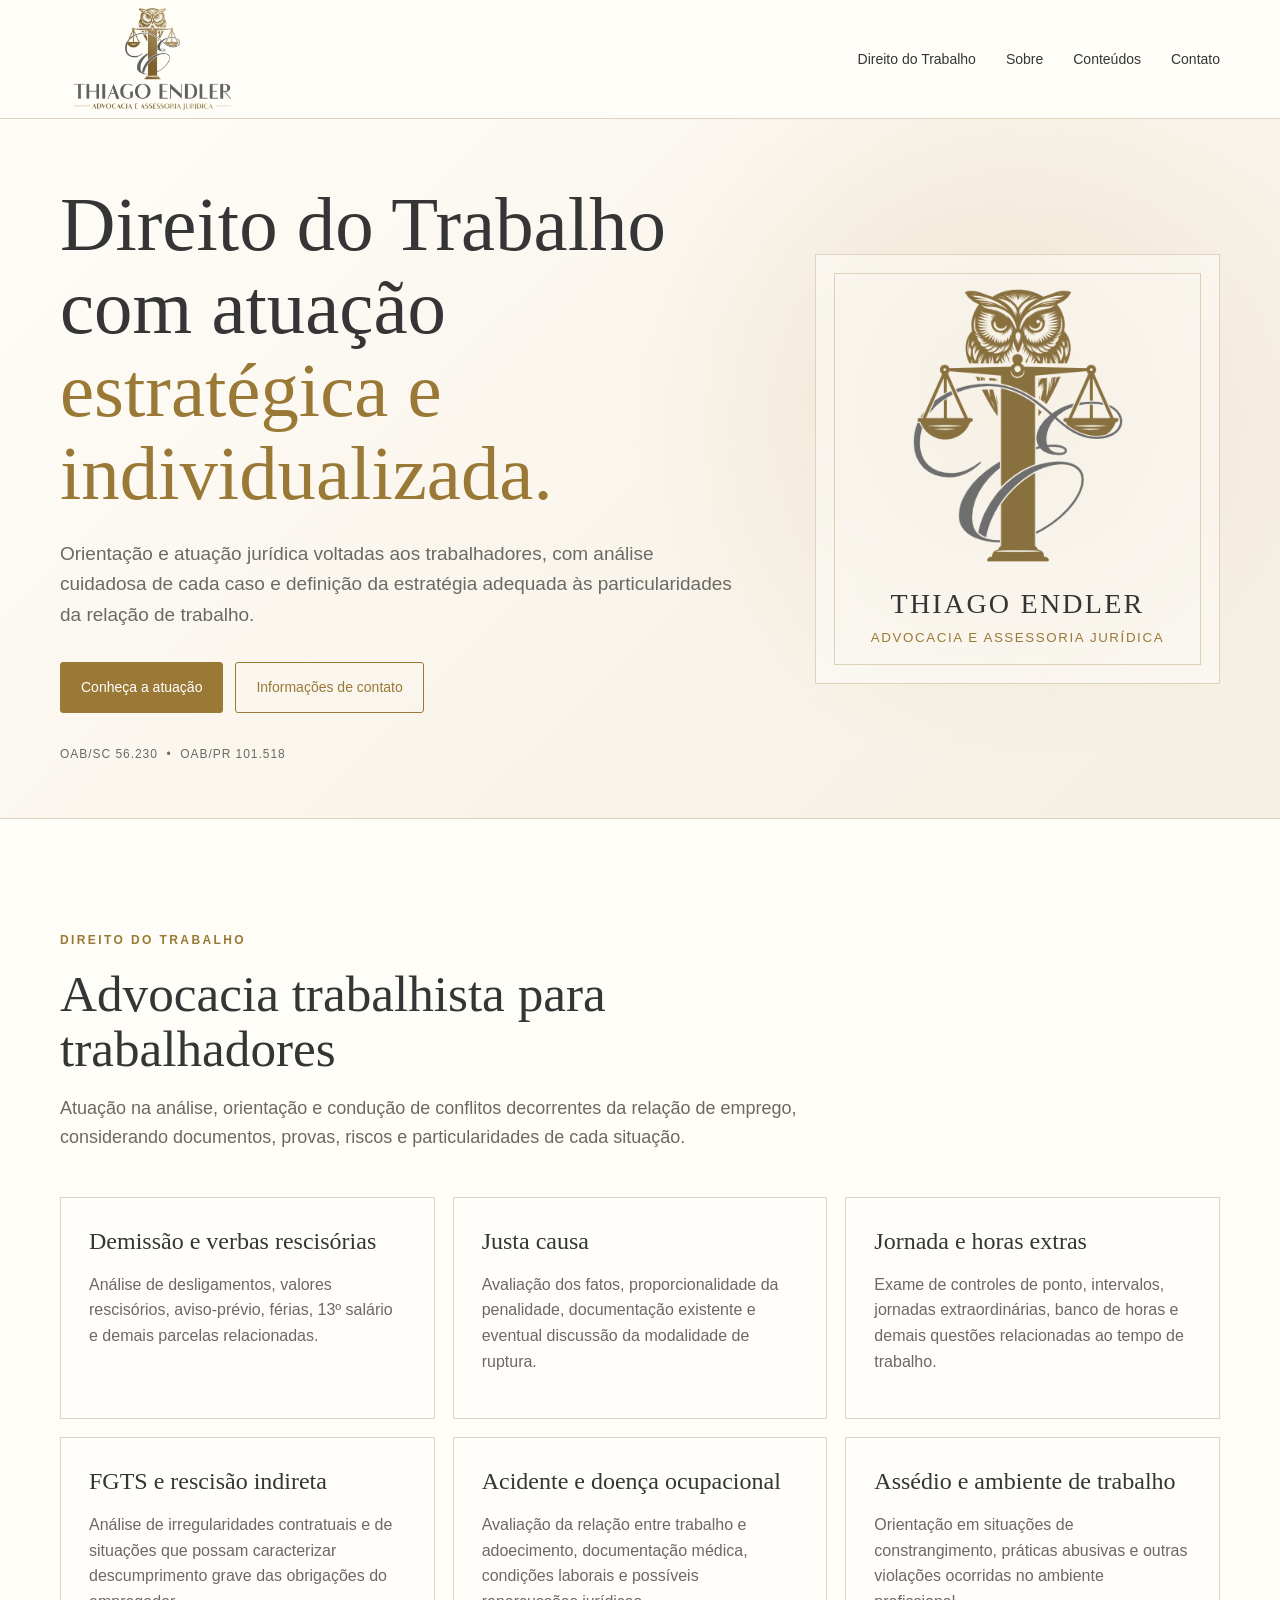
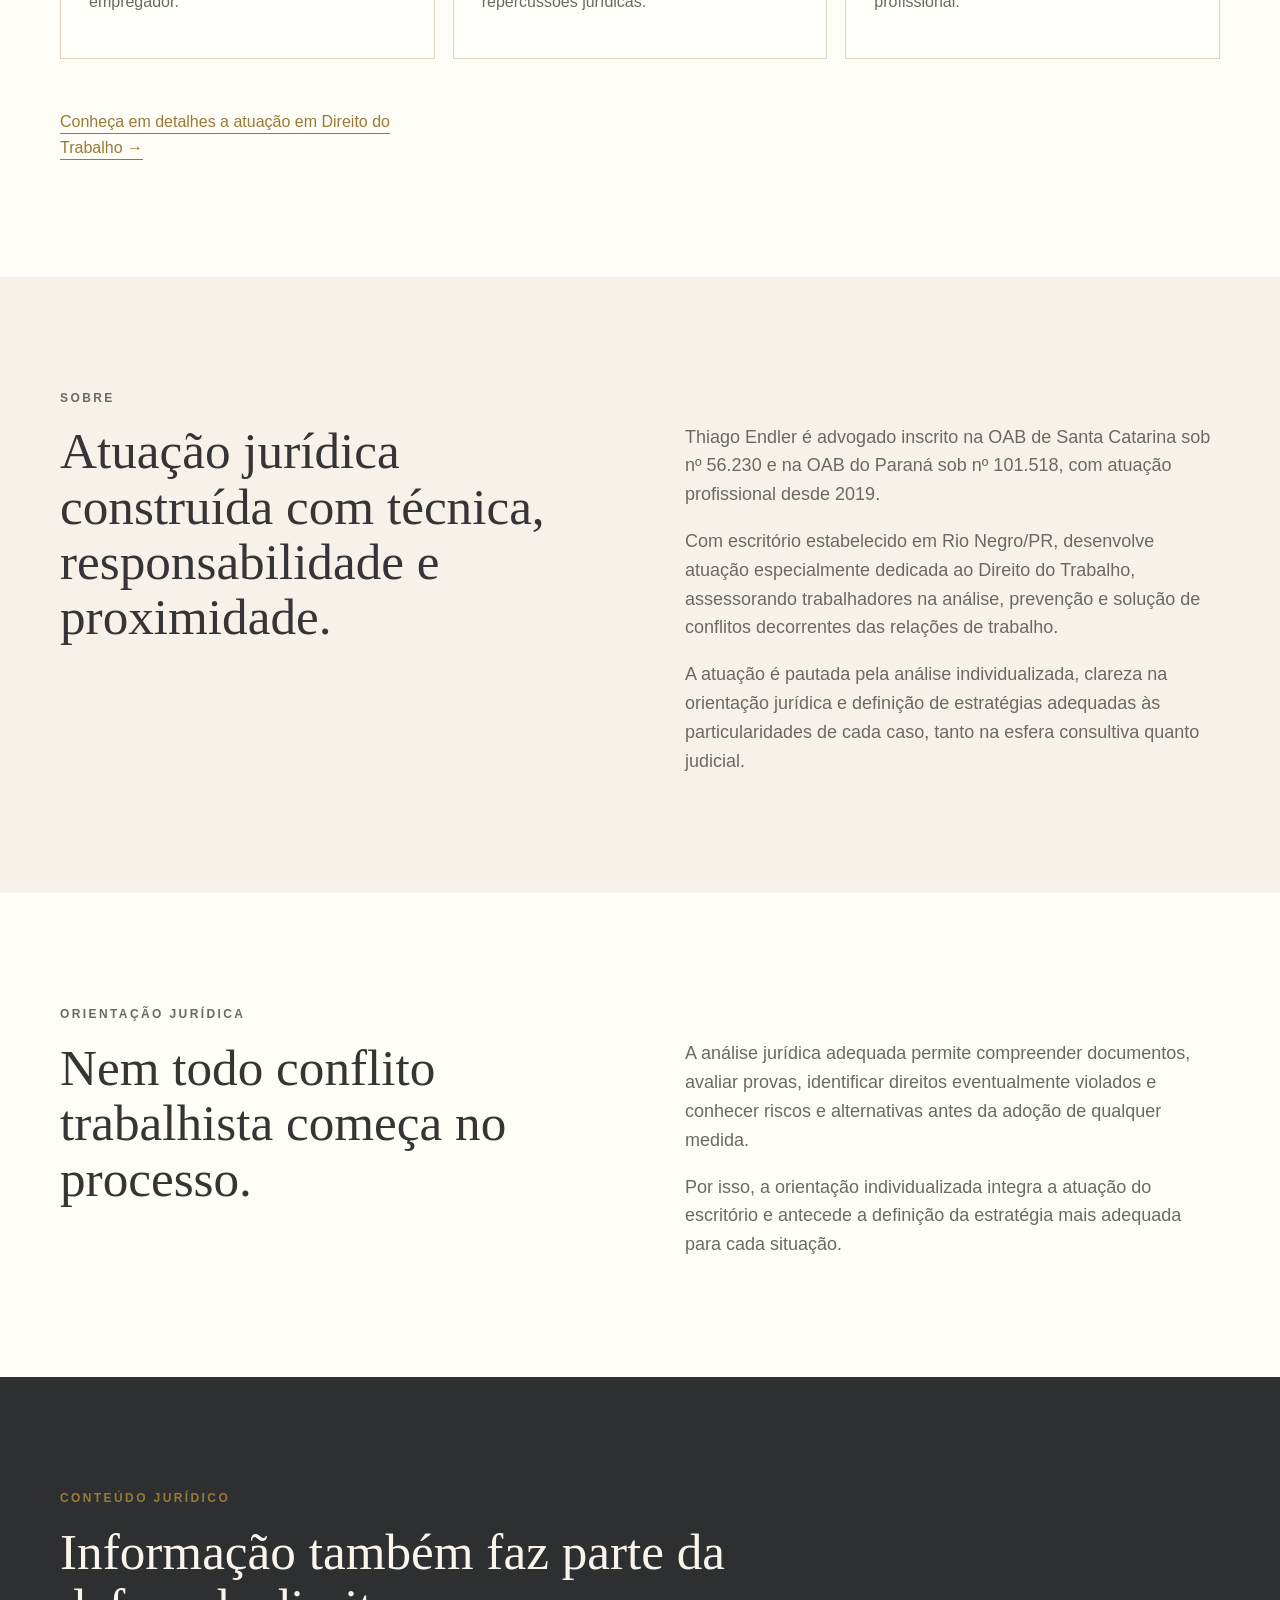
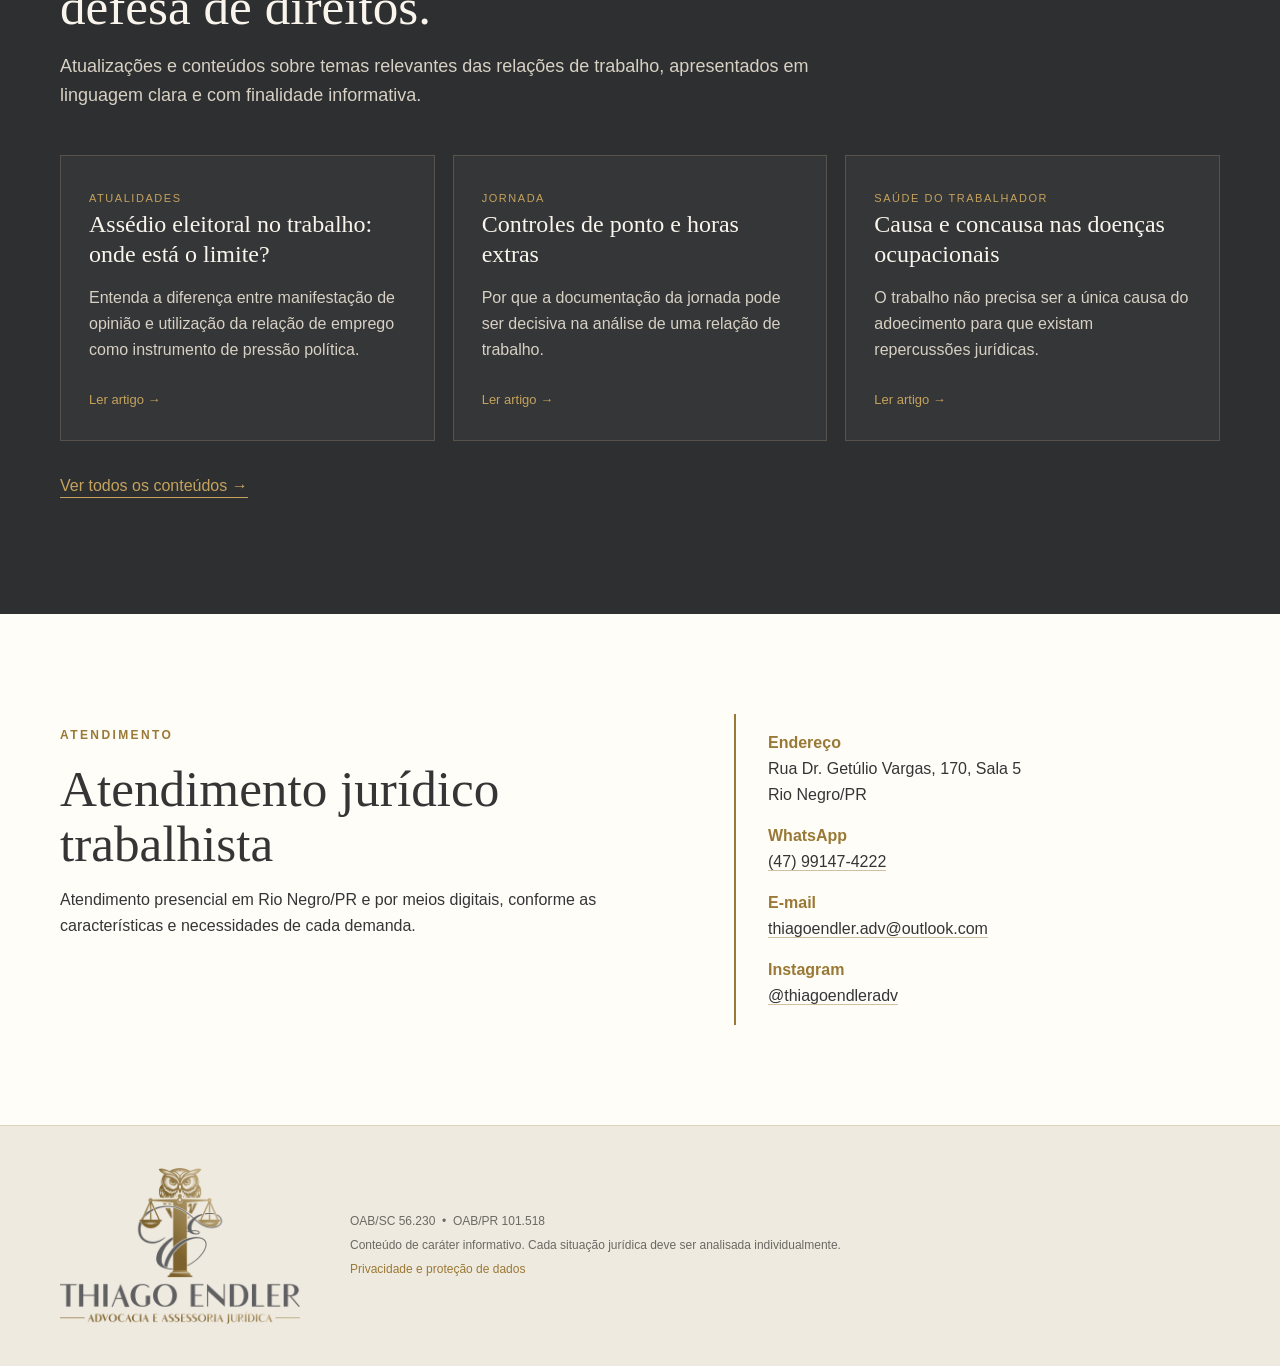
==== index.html @ 9b50f17a "Add files via upload" ====
<!doctype html><html lang="pt-BR"><head><meta charset="utf-8"><meta name="viewport" content="width=device-width,initial-scale=1"><title>Thiago Endler | Advocacia Trabalhista</title><meta name="description" content="Advocacia trabalhista voltada a trabalhadores. Atendimento em Rio Negro/PR e por meios digitais."><meta name="robots" content="index,follow,max-image-preview:large"><meta name="theme-color" content="#fffdf8"><meta property="og:locale" content="pt_BR"><meta property="og:type" content="website"><meta property="og:site_name" content="Thiago Endler Advocacia e Assessoria Jurídica"><meta property="og:title" content="Thiago Endler | Advocacia Trabalhista"><meta property="og:description" content="Advocacia trabalhista voltada a trabalhadores, com atendimento em Rio Negro/PR e por meios digitais."><link rel="canonical" href="https://thiagoendler.adv.br/"><meta property="og:url" content="https://thiagoendler.adv.br/"><meta property="og:image" content="https://thiagoendler.adv.br/assets/logo.png"><link rel="icon" href="assets/favicon.png"><link rel="stylesheet" href="styles.css"><script src="site.js" defer></script><script type="application/ld+json">{"@context":"https://schema.org","@type":"LegalService","url":"https://thiagoendler.adv.br/","name":"Thiago Endler Advocacia e Assessoria Jurídica","description":"Atuação jurídica especialmente dedicada ao Direito do Trabalho, com orientação e atuação voltadas a trabalhadores.","telephone":"+55 47 99147-4222","email":"thiagoendler.adv@outlook.com","address":{"@type":"PostalAddress","streetAddress":"Rua Dr. Getúlio Vargas, 170, Sala 5","addressLocality":"Rio Negro","addressRegion":"PR","addressCountry":"BR"},"areaServed":"Brasil","sameAs":["https://www.instagram.com/thiagoendleradv/"]}</script></head><body>
<header class="header"><div class="container nav"><a href="#inicio"><img src="assets/logo.png" class="logo" alt="Thiago Endler Advocacia e Assessoria Jurídica"></a><button class="menu-toggle" type="button" aria-expanded="false" aria-controls="site-menu" aria-label="Abrir menu">Menu</button><nav id="site-menu"><a href="trabalho.html">Direito do Trabalho</a><a href="#sobre">Sobre</a><a href="conteudos.html">Conteúdos</a><a href="#contato">Contato</a></nav></div></header>
<main id="inicio">
<section class="hero"><div class="container hero-grid"><div><h1>Direito do Trabalho com atuação <em>estratégica e individualizada.</em></h1><p class="lead">Orientação e atuação jurídica voltadas aos trabalhadores, com análise cuidadosa de cada caso e definição da estratégia adequada às particularidades da relação de trabalho.</p><div class="actions"><a class="btn primary" href="#atuacao">Conheça a atuação</a><a class="btn" href="#contato">Informações de contato</a></div><p class="oab">OAB/SC 56.230 &nbsp;•&nbsp; OAB/PR 101.518</p></div><div class="brand-art"><img src="assets/favicon.png" alt="Símbolo do escritório"><span>THIAGO ENDLER</span><small>ADVOCACIA E ASSESSORIA JURÍDICA</small></div></div></section>
<section id="atuacao" class="section"><div class="container"><p class="eyebrow">DIREITO DO TRABALHO</p><h2>Advocacia trabalhista para trabalhadores</h2><p class="intro">Atuação na análise, orientação e condução de conflitos decorrentes da relação de emprego, considerando documentos, provas, riscos e particularidades de cada situação.</p><div class="cards"><article><h3><a class="card-title-link" href="demissao-verbas-rescisorias.html">Demissão e verbas rescisórias</a></h3><p>Análise de desligamentos, valores rescisórios, aviso-prévio, férias, 13º salário e demais parcelas relacionadas.</p></article><article><h3><a class="card-title-link" href="justa-causa.html">Justa causa</a></h3><p>Avaliação dos fatos, proporcionalidade da penalidade, documentação existente e eventual discussão da modalidade de ruptura.</p></article><article><h3><a class="card-title-link" href="horas-extras.html">Jornada e horas extras</a></h3><p>Exame de controles de ponto, intervalos, jornadas extraordinárias, banco de horas e demais questões relacionadas ao tempo de trabalho.</p></article><article><h3><a class="card-title-link" href="rescisao-indireta.html">FGTS e rescisão indireta</a></h3><p>Análise de irregularidades contratuais e de situações que possam caracterizar descumprimento grave das obrigações do empregador.</p></article><article><h3><a class="card-title-link" href="doenca-ocupacional.html">Acidente e doença ocupacional</a></h3><p>Avaliação da relação entre trabalho e adoecimento, documentação médica, condições laborais e possíveis repercussões jurídicas.</p></article><article><h3><a class="card-title-link" href="assedio-ambiente-trabalho.html">Assédio e ambiente de trabalho</a></h3><p>Orientação em situações de constrangimento, práticas abusivas e outras violações ocorridas no ambiente profissional.</p></article><p class="section-link"><a href="trabalho.html">Conheça em detalhes a atuação em Direito do Trabalho →</a></p></div></div></section>
<section id="sobre" class="section soft"><div class="container split"><div><p class="eyebrow">SOBRE</p><h2>Atuação jurídica construída com técnica, responsabilidade e proximidade.</h2></div><div><p>Thiago Endler é advogado inscrito na OAB de Santa Catarina sob nº 56.230 e na OAB do Paraná sob nº 101.518, com atuação profissional desde 2019.</p><p>Com escritório estabelecido em Rio Negro/PR, desenvolve atuação especialmente dedicada ao Direito do Trabalho, assessorando trabalhadores na análise, prevenção e solução de conflitos decorrentes das relações de trabalho.</p><p>A atuação é pautada pela análise individualizada, clareza na orientação jurídica e definição de estratégias adequadas às particularidades de cada caso, tanto na esfera consultiva quanto judicial.</p></div></div></section>
<section class="section"><div class="container split"><div><p class="eyebrow">ORIENTAÇÃO JURÍDICA</p><h2>Nem todo conflito trabalhista começa no processo.</h2></div><div><p>A análise jurídica adequada permite compreender documentos, avaliar provas, identificar direitos eventualmente violados e conhecer riscos e alternativas antes da adoção de qualquer medida.</p><p>Por isso, a orientação individualizada integra a atuação do escritório e antecede a definição da estratégia mais adequada para cada situação.</p></div></div></section>
<section id="conteudos" class="section dark"><div class="container"><p class="eyebrow">CONTEÚDO JURÍDICO</p><h2>Informação também faz parte da defesa de direitos.</h2><p class="intro">Atualizações e conteúdos sobre temas relevantes das relações de trabalho, apresentados em linguagem clara e com finalidade informativa.</p><div class="articles"><article><span>ATUALIDADES</span><h3><a class="article-title-link" href="artigo-assedio-eleitoral.html">Assédio eleitoral no trabalho: onde está o limite?</a></h3><p>Entenda a diferença entre manifestação de opinião e utilização da relação de emprego como instrumento de pressão política.</p><a class="read-more" href="artigo-assedio-eleitoral.html">Ler artigo →</a></article><article><span>JORNADA</span><h3><a class="article-title-link" href="artigo-controle-ponto-horas-extras.html">Controles de ponto e horas extras</a></h3><p>Por que a documentação da jornada pode ser decisiva na análise de uma relação de trabalho.</p><a class="read-more" href="artigo-controle-ponto-horas-extras.html">Ler artigo →</a></article><article><span>SAÚDE DO TRABALHADOR</span><h3><a class="article-title-link" href="artigo-concausa-doenca-ocupacional.html">Causa e concausa nas doenças ocupacionais</a></h3><p>O trabalho não precisa ser a única causa do adoecimento para que existam repercussões jurídicas.</p><a class="read-more" href="artigo-concausa-doenca-ocupacional.html">Ler artigo →</a></article></div><p class="section-link dark-link"><a href="conteudos.html">Ver todos os conteúdos →</a></p></div></section>
<section id="contato" class="section"><div class="container contact"><div><p class="eyebrow">ATENDIMENTO</p><h2>Atendimento jurídico trabalhista</h2><p>Atendimento presencial em Rio Negro/PR e por meios digitais, conforme as características e necessidades de cada demanda.</p></div><div class="contact-box"><p><strong>Endereço</strong><br>Rua Dr. Getúlio Vargas, 170, Sala 5<br>Rio Negro/PR</p><p><strong>WhatsApp</strong><br><a class="contact-link" href="https://wa.me/5547991474222" target="_blank" rel="noopener noreferrer">(47) 99147-4222</a></p><p><strong>E-mail</strong><br><a class="contact-link" href="mailto:thiagoendler.adv@outlook.com">thiagoendler.adv@outlook.com</a></p><p><strong>Instagram</strong><br><a class="contact-link" href="https://www.instagram.com/thiagoendleradv/" target="_blank" rel="noopener noreferrer">@thiagoendleradv</a></p></div></div></section>
</main><footer><div class="container footer"><img src="assets/logo.png" alt="Thiago Endler"><div><p>OAB/SC 56.230 &nbsp;•&nbsp; OAB/PR 101.518</p><p>Conteúdo de caráter informativo. Cada situação jurídica deve ser analisada individualmente.</p><p><a class="footer-link" href="privacidade.html">Privacidade e proteção de dados</a></p></div></div></footer>
</body></html>
---- styles.css ----
:root{--cream:#f7f2e9;--paper:#fffdf8;--gold:#9a7936;--gold2:#c5a25d;--char:#353536;--muted:#6b6964;--line:#ded3bd;--dark:#2e2f30}*{box-sizing:border-box}html{scroll-behavior:smooth}body{margin:0;background:var(--paper);color:var(--char);font-family:Arial,Helvetica,sans-serif;line-height:1.6}.container{width:min(1160px,calc(100% - 40px));margin:auto}.header{position:sticky;top:0;z-index:10;background:rgba(255,253,248,.94);backdrop-filter:blur(10px);border-bottom:1px solid var(--line)}.nav{height:118px;display:flex;align-items:center;justify-content:space-between}.logo{width:185px;max-height:102px;height:auto;object-fit:contain;display:block}.nav nav{display:flex;gap:30px}.nav a{color:var(--char);text-decoration:none;font-size:14px}.hero{min-height:700px;display:flex;align-items:center;background:radial-gradient(circle at 78% 40%,#eee3cf 0,transparent 34%),linear-gradient(135deg,#fffdf8 0,#f5eee2 100%);border-bottom:1px solid var(--line)}.hero-grid{display:grid;grid-template-columns:1.25fr .75fr;gap:80px;align-items:center}.eyebrow{font-size:12px;letter-spacing:.2em;color:var(--gold);font-weight:700}.hero h1,h2{font-family:Georgia,'Times New Roman',serif;font-weight:400;line-height:1.08;margin:.3em 0}.hero h1{font-size:clamp(48px,6vw,78px);max-width:850px}.hero h1 em{color:var(--gold);font-style:normal}.lead{font-size:19px;color:var(--muted);max-width:720px}.actions{display:flex;gap:12px;margin:32px 0}.btn{display:inline-block;padding:13px 20px;border:1px solid var(--gold);border-radius:3px;color:var(--gold);text-decoration:none;font-size:14px}.btn.primary{background:var(--gold);color:white}.oab{font-size:12px;letter-spacing:.08em;color:var(--muted)}.brand-art{min-height:430px;border:1px solid var(--line);display:flex;flex-direction:column;align-items:center;justify-content:center;background:rgba(255,255,255,.45);position:relative}.brand-art:before{content:"";position:absolute;inset:18px;border:1px solid rgba(154,121,54,.3)}.brand-art img{width:210px;opacity:.9}.brand-art span{font-family:Georgia,serif;font-size:28px;letter-spacing:.08em;margin-top:20px}.brand-art small{color:var(--gold);letter-spacing:.12em}.section{padding:100px 0}.soft{background:var(--cream)}h2{font-size:clamp(38px,4vw,58px);max-width:800px}.intro{max-width:780px;color:var(--muted);font-size:18px}.cards{display:grid;grid-template-columns:repeat(3,1fr);gap:18px;margin-top:45px}.cards article,.articles article{border:1px solid var(--line);padding:28px;min-height:210px;background:rgba(255,255,255,.5)}h3{font-family:Georgia,serif;font-size:24px;font-weight:400;line-height:1.25;margin:0 0 12px}.cards p,.split p,.articles p{color:var(--muted)}.split{display:grid;grid-template-columns:1fr 1fr;gap:90px;align-items:start}.split>div:last-child{padding-top:28px;font-size:18px}.dark{background:var(--dark);color:#f9f5ed}.dark .intro,.dark .articles p{color:#d7d0c4}.articles{display:grid;grid-template-columns:repeat(3,1fr);gap:18px;margin-top:45px}.articles article{border-color:#57534c;background:#353637}.articles span{font-size:11px;letter-spacing:.14em;color:var(--gold2)}.contact{display:grid;grid-template-columns:1.1fr .9fr;gap:80px}.contact-box{border-left:2px solid var(--gold);padding-left:32px}.contact-box strong{color:var(--gold)}footer{background:#efeadf;border-top:1px solid var(--line);padding:42px 0}.footer{display:flex;align-items:center;gap:50px}.footer img{width:240px}.footer p{margin:5px 0;color:var(--muted);font-size:12px}@media(max-width:820px){.nav{height:92px}.logo{width:145px;max-height:82px}.nav nav{display:none}.hero{min-height:auto;padding:90px 0}.hero-grid,.split,.contact{grid-template-columns:1fr;gap:45px}.brand-art{min-height:340px}.cards,.articles{grid-template-columns:1fr}.section{padding:72px 0}.hero h1{font-size:48px}.actions{flex-direction:column;align-items:flex-start}.footer{flex-direction:column;align-items:flex-start}.footer img{width:210px}}

.nav a.active{color:var(--gold);font-weight:700}.section-link{margin-top:32px}.section-link a{color:var(--gold);text-decoration:none;border-bottom:1px solid var(--gold);padding-bottom:3px}.page-hero{padding:105px 0 90px;background:radial-gradient(circle at 82% 40%,#eee3cf 0,transparent 30%),linear-gradient(135deg,#fffdf8 0,#f5eee2 100%);border-bottom:1px solid var(--line)}.page-hero-grid{display:grid;grid-template-columns:1.25fr .55fr;gap:90px;align-items:center}.page-hero h1{font-family:Georgia,'Times New Roman',serif;font-weight:400;font-size:clamp(46px,5.6vw,72px);line-height:1.06;margin:.2em 0 .35em;max-width:850px}.symbol-panel{border:1px solid var(--line);min-height:390px;display:flex;flex-direction:column;align-items:center;justify-content:center;padding:40px;text-align:center;background:rgba(255,255,255,.45);position:relative}.symbol-panel:before{content:"";position:absolute;inset:16px;border:1px solid rgba(154,121,54,.25)}.symbol-panel img{width:190px;position:relative}.symbol-panel p{position:relative;color:var(--muted);max-width:250px;margin-top:24px}.note{font-size:14px!important;border-left:2px solid var(--gold);padding-left:16px;color:var(--muted)!important;margin-top:28px}.service-list{margin-top:48px;border-top:1px solid var(--line)}.service-list article{display:grid;grid-template-columns:80px 1fr;gap:25px;padding:36px 0;border-bottom:1px solid var(--line)}.service-list article>span{font-family:Georgia,serif;font-size:28px;color:var(--gold)}.service-list h3{font-size:30px}.service-list p{color:var(--muted);max-width:900px;font-size:17px}.service-list a{font-size:13px;color:var(--gold);text-decoration:none}.evidence{background:#fbf8f1}.evidence-grid{display:grid;grid-template-columns:repeat(4,1fr);gap:16px;margin-top:40px}.evidence-grid>div{border-top:2px solid var(--gold);padding:22px 10px 10px 0}.evidence-grid strong{font-family:Georgia,serif;font-size:20px;font-weight:400}.evidence-grid p{color:var(--muted);font-size:14px}.dark .contact-box.light{border-left-color:var(--gold2)}.dark .contact-box.light p{color:#d7d0c4}.dark .contact-box.light strong{color:var(--gold2)}
@media(max-width:820px){.page-hero{padding:70px 0}.page-hero-grid{grid-template-columns:1fr;gap:40px}.symbol-panel{min-height:310px}.service-list article{grid-template-columns:48px 1fr;gap:14px}.service-list h3{font-size:26px}.evidence-grid{grid-template-columns:1fr 1fr}}@media(max-width:520px){.evidence-grid{grid-template-columns:1fr}}
/* Detail pages */
.detail-hero{padding:92px 0 78px;background:linear-gradient(135deg,#fffdf8 0,#f5eee2 100%);border-bottom:1px solid var(--line)}
.detail-hero h1{font-family:Georgia,'Times New Roman',serif;font-weight:400;font-size:clamp(46px,5.4vw,70px);line-height:1.06;margin:.18em 0 .32em;max-width:900px}
.breadcrumb{font-size:12px;color:var(--muted);margin-bottom:28px}.breadcrumb a{color:var(--gold);text-decoration:none}.detail-grid{display:grid;grid-template-columns:1.35fr .65fr;gap:90px;align-items:start}.detail-copy{font-size:18px;color:var(--muted)}.detail-copy h2{color:var(--char);margin-top:0}.detail-copy h3{color:var(--char);margin-top:38px}.side-card{border:1px solid var(--line);padding:30px;background:var(--cream);position:sticky;top:145px}.side-card h3{font-size:22px}.side-card p{font-size:14px;color:var(--muted)}.checklist{display:grid;grid-template-columns:1fr 1fr;gap:14px;margin:28px 0}.checklist div{border-top:1px solid var(--line);padding:16px 0;color:var(--muted)}.related-links{display:grid;grid-template-columns:repeat(3,1fr);gap:16px;margin-top:34px}.related-links a{border:1px solid var(--line);padding:22px;text-decoration:none;color:var(--char);font-family:Georgia,serif;font-size:20px;background:rgba(255,255,255,.45)}.related-links a:hover{border-color:var(--gold);color:var(--gold)}
@media(max-width:820px){.detail-hero{padding:65px 0}.detail-grid{grid-template-columns:1fr;gap:45px}.side-card{position:static}.checklist,.related-links{grid-template-columns:1fr}}
.card-title-link{color:inherit;text-decoration:none}.card-title-link:hover{color:var(--gold)}

/* Content hub and articles */
.article-title-link{color:inherit;text-decoration:none}.article-title-link:hover{color:var(--gold2)}.read-more{display:inline-block;margin-top:12px;color:var(--gold2);text-decoration:none;font-size:13px}.dark-link a{color:var(--gold2);border-bottom-color:var(--gold2)}.content-grid{display:grid;grid-template-columns:repeat(3,1fr);gap:20px}.content-card{border:1px solid var(--line);padding:30px;background:var(--paper)}.content-card span,.article-service span{font-size:11px;letter-spacing:.14em;color:var(--gold);font-weight:700}.content-card h2{font-size:30px;margin:12px 0}.content-card h2 a{color:var(--char);text-decoration:none}.content-card h2 a:hover{color:var(--gold)}.content-card p{color:var(--muted)}.content-card .read-more{color:var(--gold)}.article-hero{padding:82px 0 70px;background:linear-gradient(135deg,#fffdf8 0,#f5eee2 100%);border-bottom:1px solid var(--line)}.article-head{max-width:940px}.article-hero h1{font-family:Georgia,'Times New Roman',serif;font-size:clamp(44px,5vw,68px);font-weight:400;line-height:1.08;margin:.2em 0}.article-meta{color:var(--muted);font-size:13px}.article-body{padding:85px 0}.article-layout{display:grid;grid-template-columns:minmax(0,1fr) 330px;gap:90px;align-items:start}.prose{max-width:790px;font-size:18px;color:var(--muted)}.prose>p:first-child{font-size:21px;color:var(--char)}.prose h2{font-size:36px;color:var(--char);margin:48px 0 18px}.article-service{margin-top:52px;padding-top:26px;border-top:1px solid var(--line);display:flex;flex-direction:column;gap:8px}.article-service a{font-family:Georgia,serif;font-size:24px;color:var(--char);text-decoration:none}.article-service a:hover{color:var(--gold)}@media(max-width:820px){.content-grid{grid-template-columns:1fr}.article-layout{grid-template-columns:1fr;gap:45px}.article-hero{padding:62px 0 55px}.article-body{padding:65px 0}.prose h2{font-size:31px}}

/* v1.6 — acessibilidade, contatos e navegação móvel */
a:focus-visible,button:focus-visible{outline:3px solid var(--gold2);outline-offset:4px}.menu-toggle{display:none;background:transparent;border:1px solid var(--gold);color:var(--char);padding:9px 13px;border-radius:3px;font:inherit;font-size:13px;cursor:pointer}.contact-link{color:inherit;text-decoration:none;border-bottom:1px solid rgba(154,121,54,.45)}.contact-link:hover{color:var(--gold)}.dark .contact-link{color:inherit}.dark .contact-link:hover{color:var(--gold2)}.footer-link{color:var(--gold);text-decoration:none}.footer-link:hover{text-decoration:underline}
@media(max-width:820px){.nav{position:relative}.menu-toggle{display:block}.nav nav{display:none;position:absolute;top:92px;left:0;right:0;background:var(--paper);border:1px solid var(--line);box-shadow:0 12px 28px rgba(53,53,54,.08);padding:10px 20px 18px;flex-direction:column;gap:0}.nav nav.open{display:flex}.nav nav a{padding:13px 0;border-bottom:1px solid var(--line)}.nav nav a:last-child{border-bottom:0}}
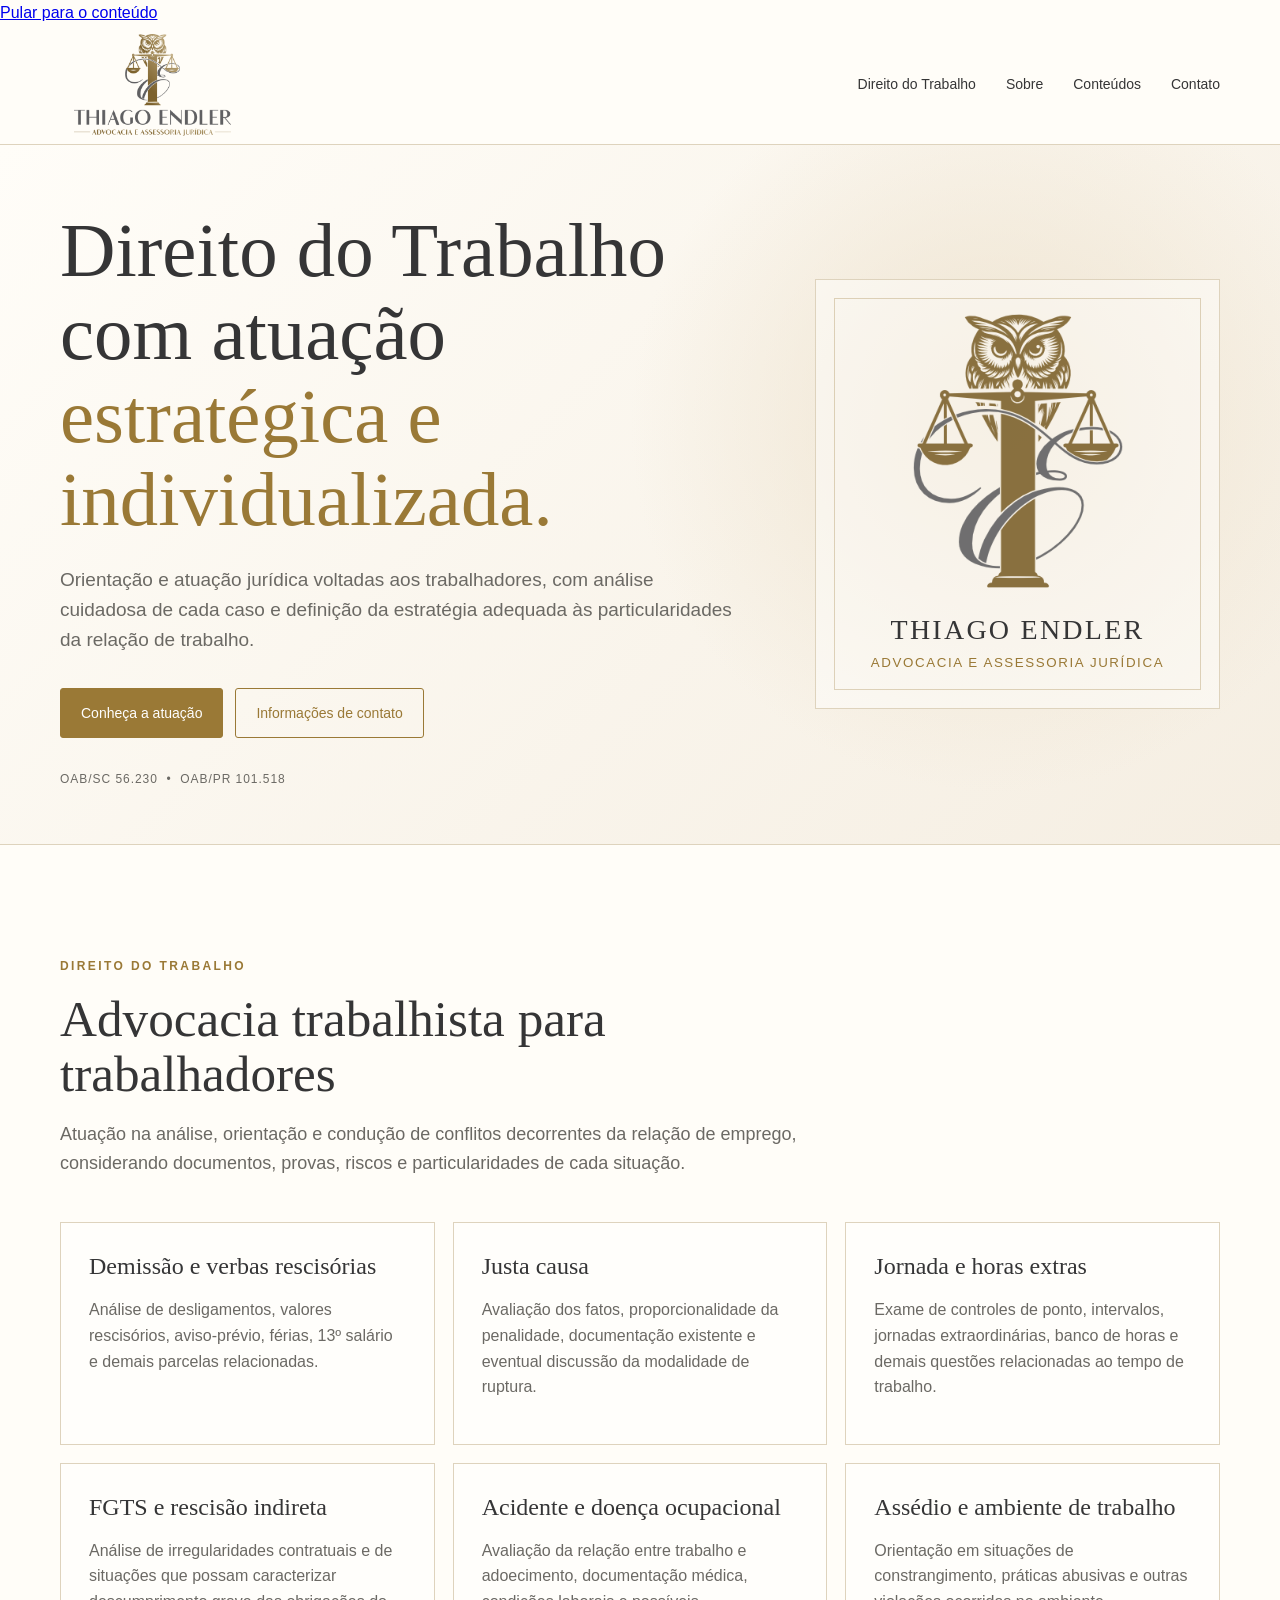
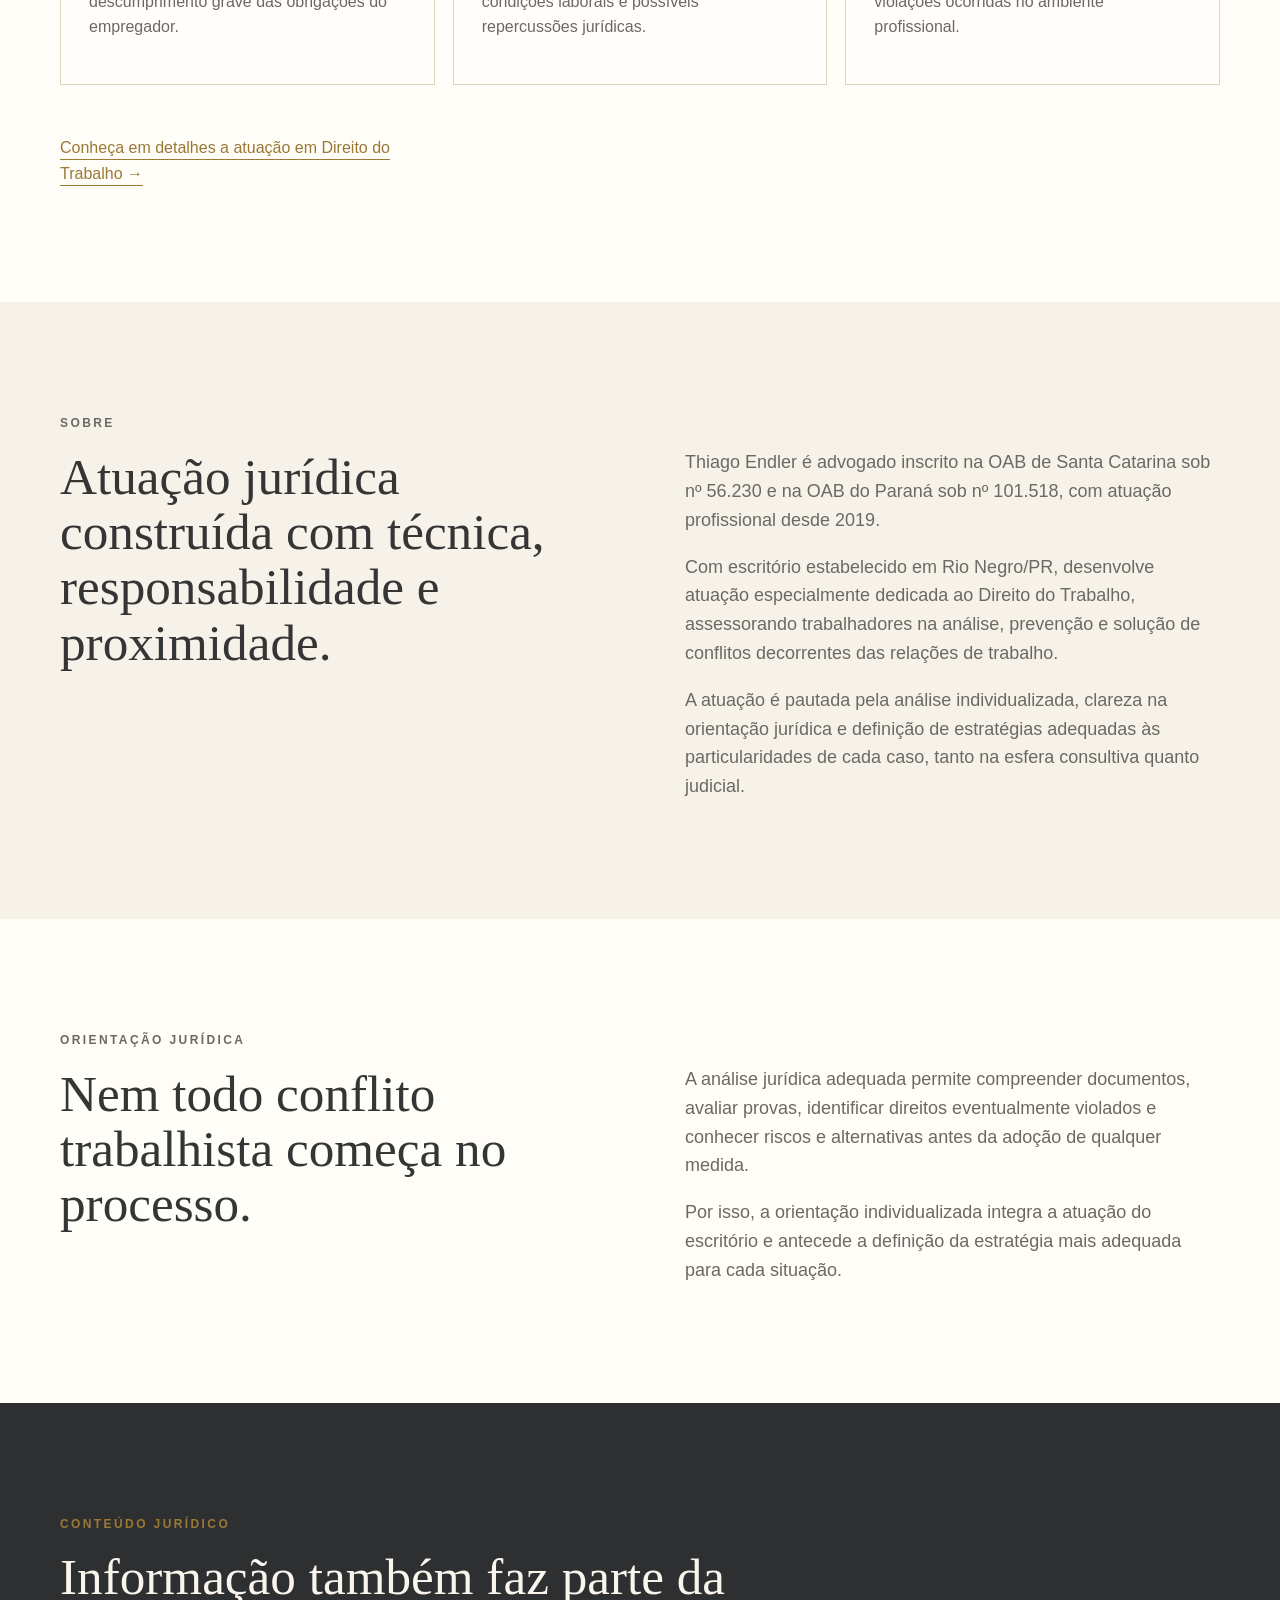
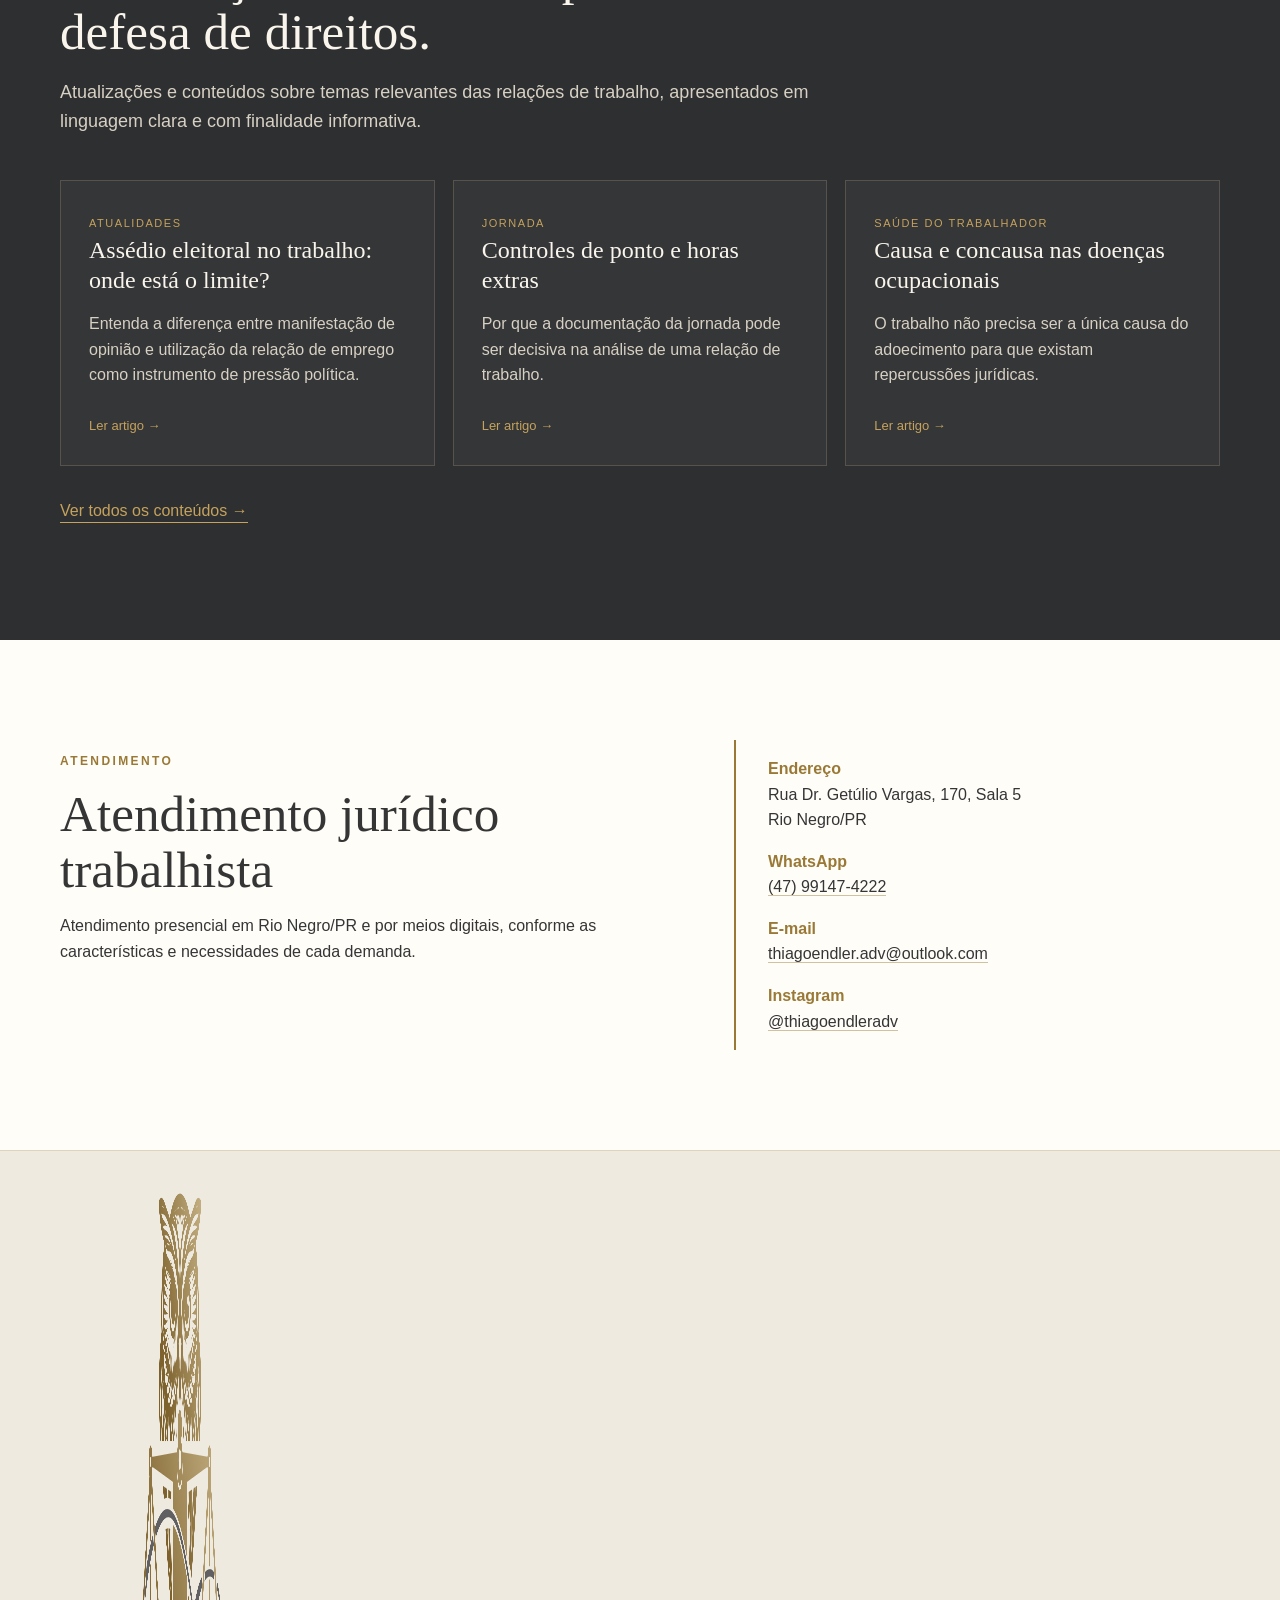
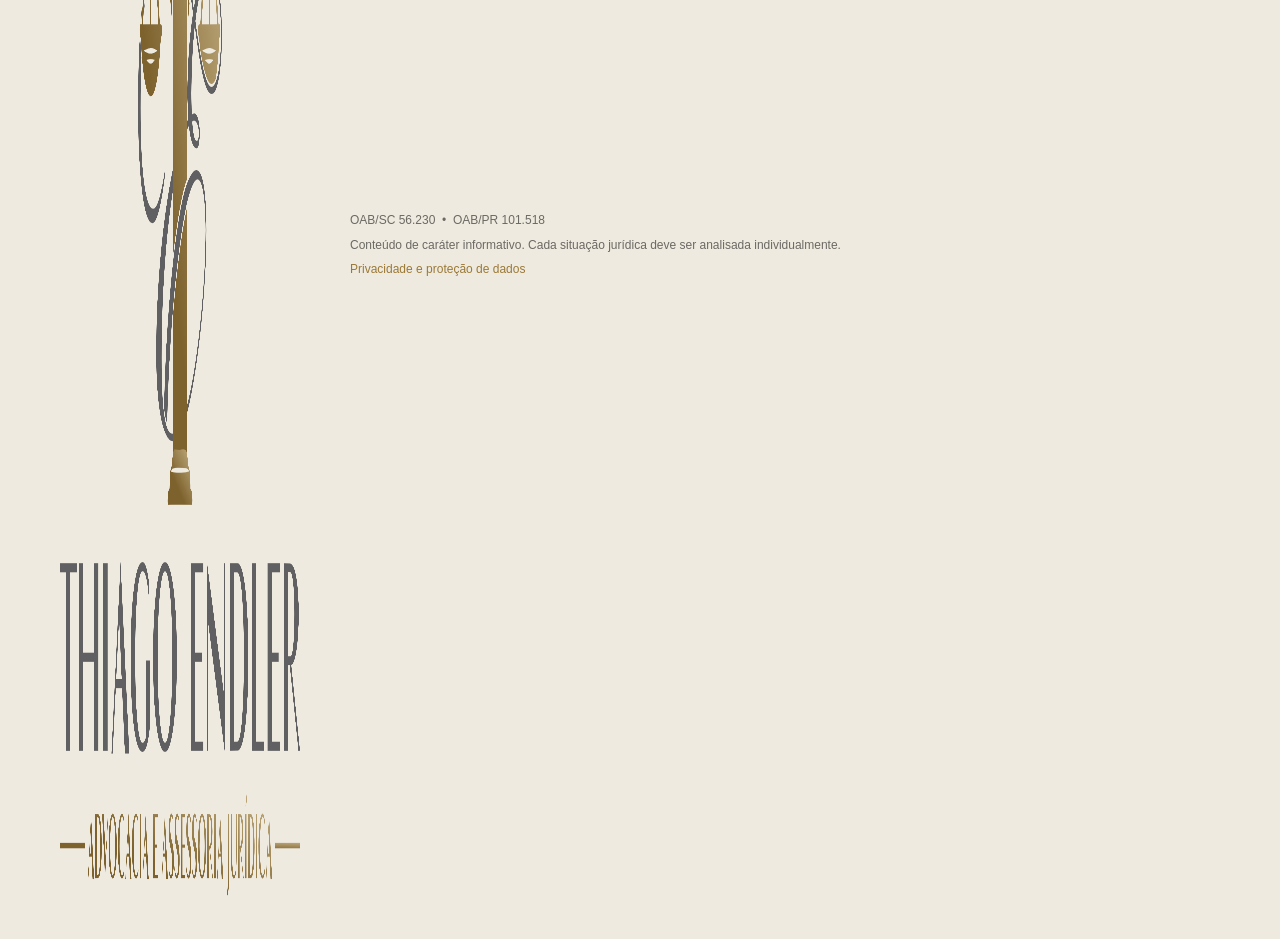
==== commit 62b7a9d7: "v1.7: otimização técnica de index.html" ====
--- a/index.html
+++ b/index.html
@@ -1,11 +1,11 @@
-<!doctype html><html lang="pt-BR"><head><meta charset="utf-8"><meta name="viewport" content="width=device-width,initial-scale=1"><title>Thiago Endler | Advocacia Trabalhista</title><meta name="description" content="Advocacia trabalhista voltada a trabalhadores. Atendimento em Rio Negro/PR e por meios digitais."><meta name="robots" content="index,follow,max-image-preview:large"><meta name="theme-color" content="#fffdf8"><meta property="og:locale" content="pt_BR"><meta property="og:type" content="website"><meta property="og:site_name" content="Thiago Endler Advocacia e Assessoria Jurídica"><meta property="og:title" content="Thiago Endler | Advocacia Trabalhista"><meta property="og:description" content="Advocacia trabalhista voltada a trabalhadores, com atendimento em Rio Negro/PR e por meios digitais."><link rel="canonical" href="https://thiagoendler.adv.br/"><meta property="og:url" content="https://thiagoendler.adv.br/"><meta property="og:image" content="https://thiagoendler.adv.br/assets/logo.png"><link rel="icon" href="assets/favicon.png"><link rel="stylesheet" href="styles.css"><script src="site.js" defer></script><script type="application/ld+json">{"@context":"https://schema.org","@type":"LegalService","url":"https://thiagoendler.adv.br/","name":"Thiago Endler Advocacia e Assessoria Jurídica","description":"Atuação jurídica especialmente dedicada ao Direito do Trabalho, com orientação e atuação voltadas a trabalhadores.","telephone":"+55 47 99147-4222","email":"thiagoendler.adv@outlook.com","address":{"@type":"PostalAddress","streetAddress":"Rua Dr. Getúlio Vargas, 170, Sala 5","addressLocality":"Rio Negro","addressRegion":"PR","addressCountry":"BR"},"areaServed":"Brasil","sameAs":["https://www.instagram.com/thiagoendleradv/"]}</script></head><body>
-<header class="header"><div class="container nav"><a href="#inicio"><img src="assets/logo.png" class="logo" alt="Thiago Endler Advocacia e Assessoria Jurídica"></a><button class="menu-toggle" type="button" aria-expanded="false" aria-controls="site-menu" aria-label="Abrir menu">Menu</button><nav id="site-menu"><a href="trabalho.html">Direito do Trabalho</a><a href="#sobre">Sobre</a><a href="conteudos.html">Conteúdos</a><a href="#contato">Contato</a></nav></div></header>
-<main id="inicio">
+<!doctype html><html lang="pt-BR"><head><meta charset="utf-8"><meta name="viewport" content="width=device-width,initial-scale=1"><title>Thiago Endler | Advocacia Trabalhista</title><meta name="description" content="Advocacia trabalhista voltada a trabalhadores. Atendimento em Rio Negro/PR e por meios digitais."><meta name="robots" content="index,follow,max-image-preview:large"><meta name="theme-color" content="#fffdf8"><meta property="og:locale" content="pt_BR"><meta property="og:type" content="website"><meta property="og:site_name" content="Thiago Endler Advocacia e Assessoria Jurídica"><meta property="og:title" content="Thiago Endler | Advocacia Trabalhista"><meta property="og:description" content="Advocacia trabalhista voltada a trabalhadores, com atendimento em Rio Negro/PR e por meios digitais."><link rel="canonical" href="https://thiagoendler.adv.br/"><meta property="og:url" content="https://thiagoendler.adv.br/"><meta property="og:image" content="https://thiagoendler.adv.br/assets/logo.png"><meta name="twitter:card" content="summary_large_image"><link rel="icon" href="assets/favicon.png"><link rel="stylesheet" href="styles.css"><script src="site.js" defer></script><script type="application/ld+json">{"@context":"https://schema.org","@type":"LegalService","url":"https://thiagoendler.adv.br/","name":"Thiago Endler Advocacia e Assessoria Jurídica","description":"Atuação jurídica especialmente dedicada ao Direito do Trabalho, com orientação e atuação voltadas a trabalhadores.","telephone":"+55 47 99147-4222","email":"thiagoendler.adv@outlook.com","address":{"@type":"PostalAddress","streetAddress":"Rua Dr. Getúlio Vargas, 170, Sala 5","addressLocality":"Rio Negro","addressRegion":"PR","addressCountry":"BR"},"areaServed":"Brasil","sameAs":["https://www.instagram.com/thiagoendleradv/"]}</script></head><body><a class="skip-link" href="#conteudo-principal">Pular para o conteúdo</a>
+<header class="header"><div class="container nav"><a href="#inicio"><img src="assets/logo.png" class="logo" alt="Thiago Endler Advocacia e Assessoria Jurídica" width="2000" height="1304"></a><button class="menu-toggle" type="button" aria-expanded="false" aria-controls="site-menu" aria-label="Abrir menu">Menu</button><nav id="site-menu"><a href="trabalho.html">Direito do Trabalho</a><a href="#sobre">Sobre</a><a href="conteudos.html">Conteúdos</a><a href="#contato">Contato</a></nav></div></header>
+<main id="inicio" id="conteudo-principal">
 <section class="hero"><div class="container hero-grid"><div><h1>Direito do Trabalho com atuação <em>estratégica e individualizada.</em></h1><p class="lead">Orientação e atuação jurídica voltadas aos trabalhadores, com análise cuidadosa de cada caso e definição da estratégia adequada às particularidades da relação de trabalho.</p><div class="actions"><a class="btn primary" href="#atuacao">Conheça a atuação</a><a class="btn" href="#contato">Informações de contato</a></div><p class="oab">OAB/SC 56.230 &nbsp;•&nbsp; OAB/PR 101.518</p></div><div class="brand-art"><img src="assets/favicon.png" alt="Símbolo do escritório"><span>THIAGO ENDLER</span><small>ADVOCACIA E ASSESSORIA JURÍDICA</small></div></div></section>
 <section id="atuacao" class="section"><div class="container"><p class="eyebrow">DIREITO DO TRABALHO</p><h2>Advocacia trabalhista para trabalhadores</h2><p class="intro">Atuação na análise, orientação e condução de conflitos decorrentes da relação de emprego, considerando documentos, provas, riscos e particularidades de cada situação.</p><div class="cards"><article><h3><a class="card-title-link" href="demissao-verbas-rescisorias.html">Demissão e verbas rescisórias</a></h3><p>Análise de desligamentos, valores rescisórios, aviso-prévio, férias, 13º salário e demais parcelas relacionadas.</p></article><article><h3><a class="card-title-link" href="justa-causa.html">Justa causa</a></h3><p>Avaliação dos fatos, proporcionalidade da penalidade, documentação existente e eventual discussão da modalidade de ruptura.</p></article><article><h3><a class="card-title-link" href="horas-extras.html">Jornada e horas extras</a></h3><p>Exame de controles de ponto, intervalos, jornadas extraordinárias, banco de horas e demais questões relacionadas ao tempo de trabalho.</p></article><article><h3><a class="card-title-link" href="rescisao-indireta.html">FGTS e rescisão indireta</a></h3><p>Análise de irregularidades contratuais e de situações que possam caracterizar descumprimento grave das obrigações do empregador.</p></article><article><h3><a class="card-title-link" href="doenca-ocupacional.html">Acidente e doença ocupacional</a></h3><p>Avaliação da relação entre trabalho e adoecimento, documentação médica, condições laborais e possíveis repercussões jurídicas.</p></article><article><h3><a class="card-title-link" href="assedio-ambiente-trabalho.html">Assédio e ambiente de trabalho</a></h3><p>Orientação em situações de constrangimento, práticas abusivas e outras violações ocorridas no ambiente profissional.</p></article><p class="section-link"><a href="trabalho.html">Conheça em detalhes a atuação em Direito do Trabalho →</a></p></div></div></section>
 <section id="sobre" class="section soft"><div class="container split"><div><p class="eyebrow">SOBRE</p><h2>Atuação jurídica construída com técnica, responsabilidade e proximidade.</h2></div><div><p>Thiago Endler é advogado inscrito na OAB de Santa Catarina sob nº 56.230 e na OAB do Paraná sob nº 101.518, com atuação profissional desde 2019.</p><p>Com escritório estabelecido em Rio Negro/PR, desenvolve atuação especialmente dedicada ao Direito do Trabalho, assessorando trabalhadores na análise, prevenção e solução de conflitos decorrentes das relações de trabalho.</p><p>A atuação é pautada pela análise individualizada, clareza na orientação jurídica e definição de estratégias adequadas às particularidades de cada caso, tanto na esfera consultiva quanto judicial.</p></div></div></section>
 <section class="section"><div class="container split"><div><p class="eyebrow">ORIENTAÇÃO JURÍDICA</p><h2>Nem todo conflito trabalhista começa no processo.</h2></div><div><p>A análise jurídica adequada permite compreender documentos, avaliar provas, identificar direitos eventualmente violados e conhecer riscos e alternativas antes da adoção de qualquer medida.</p><p>Por isso, a orientação individualizada integra a atuação do escritório e antecede a definição da estratégia mais adequada para cada situação.</p></div></div></section>
 <section id="conteudos" class="section dark"><div class="container"><p class="eyebrow">CONTEÚDO JURÍDICO</p><h2>Informação também faz parte da defesa de direitos.</h2><p class="intro">Atualizações e conteúdos sobre temas relevantes das relações de trabalho, apresentados em linguagem clara e com finalidade informativa.</p><div class="articles"><article><span>ATUALIDADES</span><h3><a class="article-title-link" href="artigo-assedio-eleitoral.html">Assédio eleitoral no trabalho: onde está o limite?</a></h3><p>Entenda a diferença entre manifestação de opinião e utilização da relação de emprego como instrumento de pressão política.</p><a class="read-more" href="artigo-assedio-eleitoral.html">Ler artigo →</a></article><article><span>JORNADA</span><h3><a class="article-title-link" href="artigo-controle-ponto-horas-extras.html">Controles de ponto e horas extras</a></h3><p>Por que a documentação da jornada pode ser decisiva na análise de uma relação de trabalho.</p><a class="read-more" href="artigo-controle-ponto-horas-extras.html">Ler artigo →</a></article><article><span>SAÚDE DO TRABALHADOR</span><h3><a class="article-title-link" href="artigo-concausa-doenca-ocupacional.html">Causa e concausa nas doenças ocupacionais</a></h3><p>O trabalho não precisa ser a única causa do adoecimento para que existam repercussões jurídicas.</p><a class="read-more" href="artigo-concausa-doenca-ocupacional.html">Ler artigo →</a></article></div><p class="section-link dark-link"><a href="conteudos.html">Ver todos os conteúdos →</a></p></div></section>
 <section id="contato" class="section"><div class="container contact"><div><p class="eyebrow">ATENDIMENTO</p><h2>Atendimento jurídico trabalhista</h2><p>Atendimento presencial em Rio Negro/PR e por meios digitais, conforme as características e necessidades de cada demanda.</p></div><div class="contact-box"><p><strong>Endereço</strong><br>Rua Dr. Getúlio Vargas, 170, Sala 5<br>Rio Negro/PR</p><p><strong>WhatsApp</strong><br><a class="contact-link" href="https://wa.me/5547991474222" target="_blank" rel="noopener noreferrer">(47) 99147-4222</a></p><p><strong>E-mail</strong><br><a class="contact-link" href="mailto:thiagoendler.adv@outlook.com">thiagoendler.adv@outlook.com</a></p><p><strong>Instagram</strong><br><a class="contact-link" href="https://www.instagram.com/thiagoendleradv/" target="_blank" rel="noopener noreferrer">@thiagoendleradv</a></p></div></div></section>
-</main><footer><div class="container footer"><img src="assets/logo.png" alt="Thiago Endler"><div><p>OAB/SC 56.230 &nbsp;•&nbsp; OAB/PR 101.518</p><p>Conteúdo de caráter informativo. Cada situação jurídica deve ser analisada individualmente.</p><p><a class="footer-link" href="privacidade.html">Privacidade e proteção de dados</a></p></div></div></footer>
+</main><footer><div class="container footer"><img src="assets/logo.png" alt="Thiago Endler" width="2000" height="1304" loading="lazy"><div><p>OAB/SC 56.230 &nbsp;•&nbsp; OAB/PR 101.518</p><p>Conteúdo de caráter informativo. Cada situação jurídica deve ser analisada individualmente.</p><p><a class="footer-link" href="privacidade.html">Privacidade e proteção de dados</a></p></div></div></footer>
 </body></html>
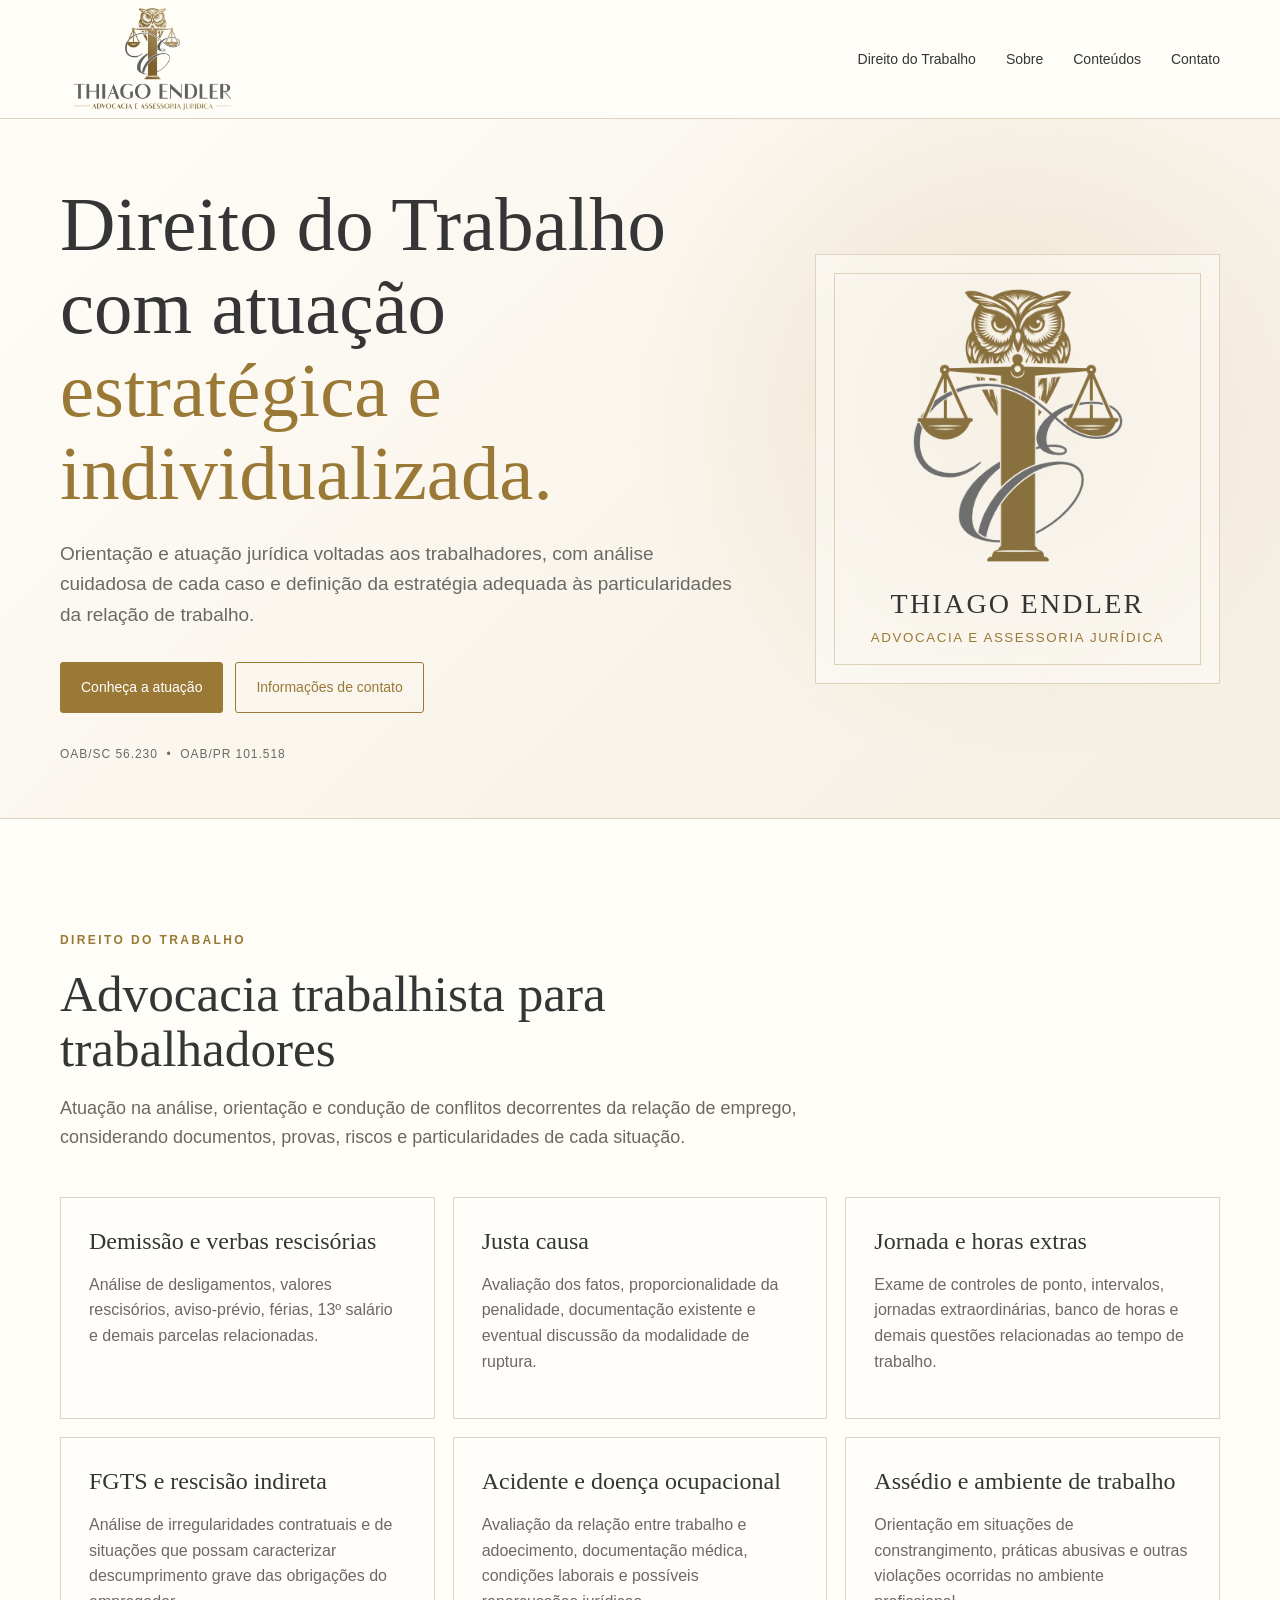
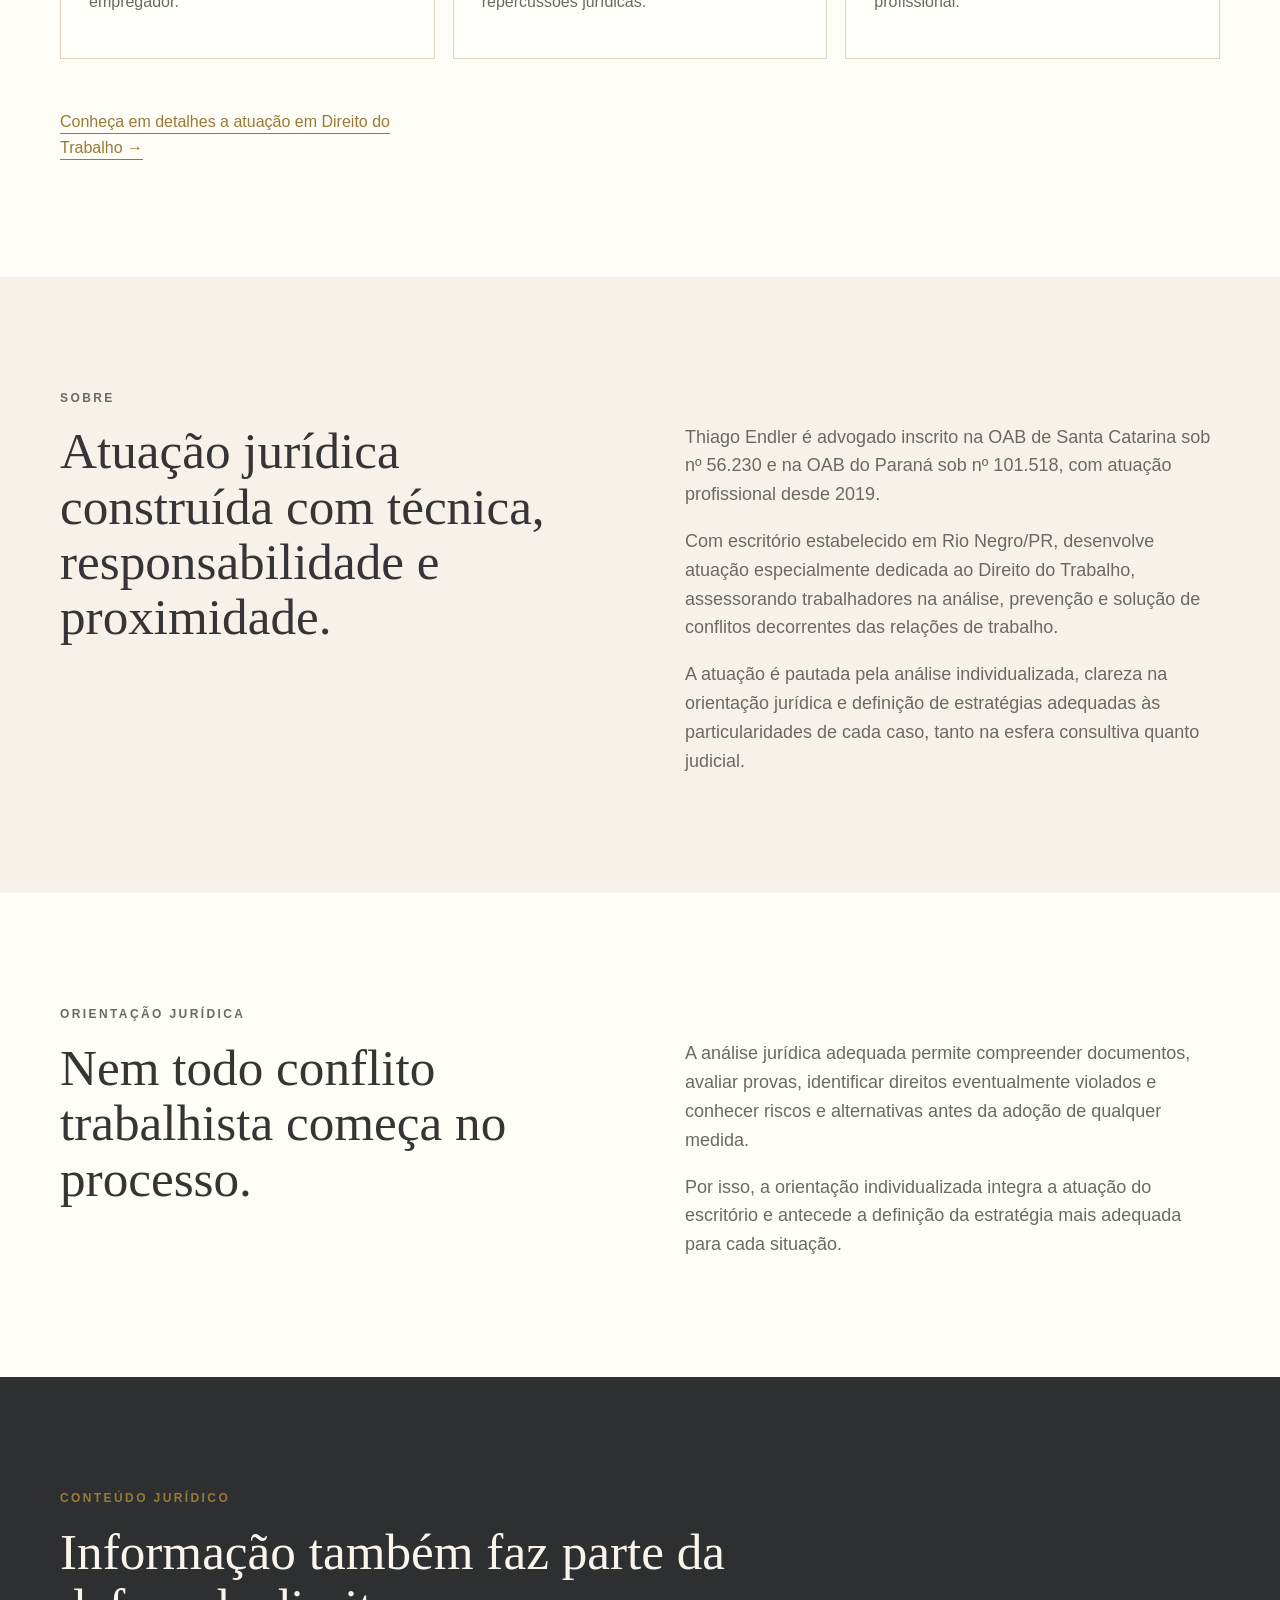
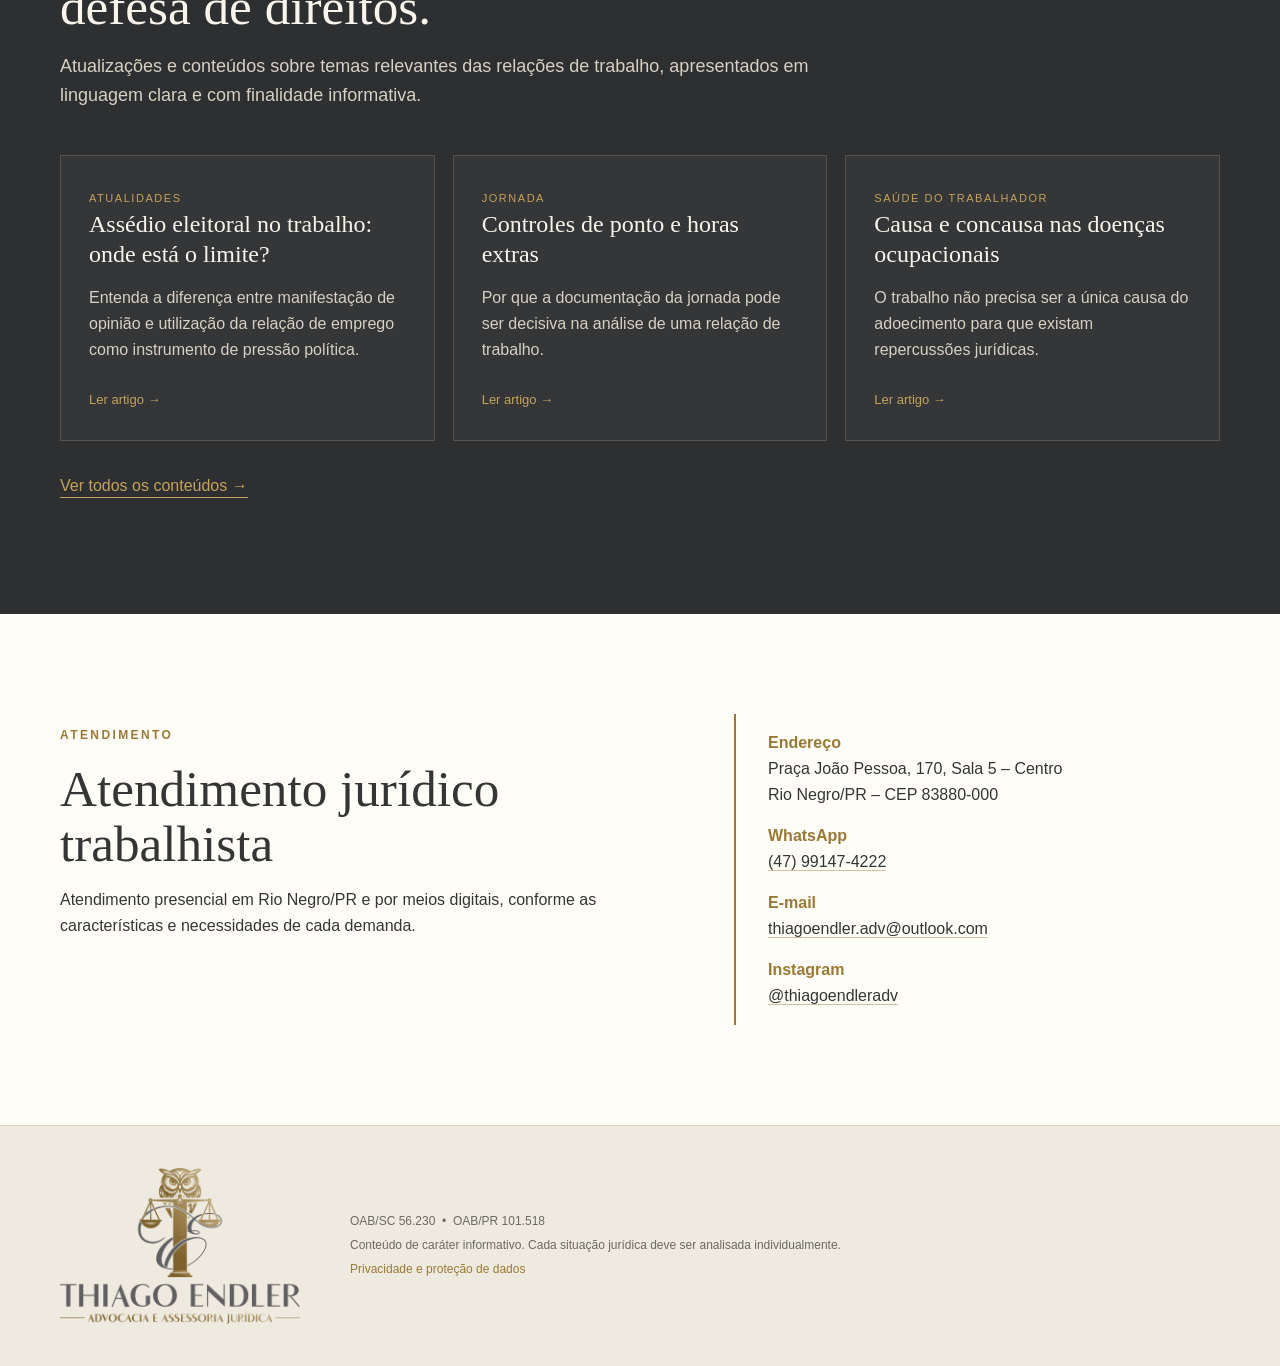
==== commit 809a9ac3: "Padroniza endereço do escritório em index.html" ====
--- a/index.html
+++ b/index.html
@@ -1,4 +1,4 @@
-<!doctype html><html lang="pt-BR"><head><meta charset="utf-8"><meta name="viewport" content="width=device-width,initial-scale=1"><title>Thiago Endler | Advocacia Trabalhista</title><meta name="description" content="Advocacia trabalhista voltada a trabalhadores. Atendimento em Rio Negro/PR e por meios digitais."><meta name="robots" content="index,follow,max-image-preview:large"><meta name="theme-color" content="#fffdf8"><meta property="og:locale" content="pt_BR"><meta property="og:type" content="website"><meta property="og:site_name" content="Thiago Endler Advocacia e Assessoria Jurídica"><meta property="og:title" content="Thiago Endler | Advocacia Trabalhista"><meta property="og:description" content="Advocacia trabalhista voltada a trabalhadores, com atendimento em Rio Negro/PR e por meios digitais."><link rel="canonical" href="https://thiagoendler.adv.br/"><meta property="og:url" content="https://thiagoendler.adv.br/"><meta property="og:image" content="https://thiagoendler.adv.br/assets/logo.png"><meta name="twitter:card" content="summary_large_image"><link rel="icon" href="assets/favicon.png"><link rel="stylesheet" href="styles.css"><script src="site.js" defer></script><script type="application/ld+json">{"@context":"https://schema.org","@type":"LegalService","url":"https://thiagoendler.adv.br/","name":"Thiago Endler Advocacia e Assessoria Jurídica","description":"Atuação jurídica especialmente dedicada ao Direito do Trabalho, com orientação e atuação voltadas a trabalhadores.","telephone":"+55 47 99147-4222","email":"thiagoendler.adv@outlook.com","address":{"@type":"PostalAddress","streetAddress":"Rua Dr. Getúlio Vargas, 170, Sala 5","addressLocality":"Rio Negro","addressRegion":"PR","addressCountry":"BR"},"areaServed":"Brasil","sameAs":["https://www.instagram.com/thiagoendleradv/"]}</script></head><body><a class="skip-link" href="#conteudo-principal">Pular para o conteúdo</a>
+<!doctype html><html lang="pt-BR"><head><meta charset="utf-8"><meta name="viewport" content="width=device-width,initial-scale=1"><title>Thiago Endler | Advocacia Trabalhista</title><meta name="description" content="Advocacia trabalhista voltada a trabalhadores. Atendimento em Rio Negro/PR e por meios digitais."><meta name="robots" content="index,follow,max-image-preview:large"><meta name="theme-color" content="#fffdf8"><meta property="og:locale" content="pt_BR"><meta property="og:type" content="website"><meta property="og:site_name" content="Thiago Endler Advocacia e Assessoria Jurídica"><meta property="og:title" content="Thiago Endler | Advocacia Trabalhista"><meta property="og:description" content="Advocacia trabalhista voltada a trabalhadores, com atendimento em Rio Negro/PR e por meios digitais."><link rel="canonical" href="https://thiagoendler.adv.br/"><meta property="og:url" content="https://thiagoendler.adv.br/"><meta property="og:image" content="https://thiagoendler.adv.br/assets/logo.png"><meta name="twitter:card" content="summary_large_image"><link rel="icon" href="assets/favicon.png"><link rel="stylesheet" href="styles.css"><script src="site.js" defer></script><script type="application/ld+json">{"@context":"https://schema.org","@type":"LegalService","url":"https://thiagoendler.adv.br/","name":"Thiago Endler Advocacia e Assessoria Jurídica","description":"Atuação jurídica especialmente dedicada ao Direito do Trabalho, com orientação e atuação voltadas a trabalhadores.","telephone":"+55 47 99147-4222","email":"thiagoendler.adv@outlook.com","address":{"@type":"PostalAddress","streetAddress":"Praça João Pessoa, 170, Sala 5, Centro","addressLocality":"Rio Negro","addressRegion":"PR","postalCode":"83880-000","addressCountry":"BR"},"areaServed":"Brasil","sameAs":["https://www.instagram.com/thiagoendleradv/"]}</script></head><body><a class="skip-link" href="#conteudo-principal">Pular para o conteúdo</a>
 <header class="header"><div class="container nav"><a href="#inicio"><img src="assets/logo.png" class="logo" alt="Thiago Endler Advocacia e Assessoria Jurídica" width="2000" height="1304"></a><button class="menu-toggle" type="button" aria-expanded="false" aria-controls="site-menu" aria-label="Abrir menu">Menu</button><nav id="site-menu"><a href="trabalho.html">Direito do Trabalho</a><a href="#sobre">Sobre</a><a href="conteudos.html">Conteúdos</a><a href="#contato">Contato</a></nav></div></header>
 <main id="inicio" id="conteudo-principal">
 <section class="hero"><div class="container hero-grid"><div><h1>Direito do Trabalho com atuação <em>estratégica e individualizada.</em></h1><p class="lead">Orientação e atuação jurídica voltadas aos trabalhadores, com análise cuidadosa de cada caso e definição da estratégia adequada às particularidades da relação de trabalho.</p><div class="actions"><a class="btn primary" href="#atuacao">Conheça a atuação</a><a class="btn" href="#contato">Informações de contato</a></div><p class="oab">OAB/SC 56.230 &nbsp;•&nbsp; OAB/PR 101.518</p></div><div class="brand-art"><img src="assets/favicon.png" alt="Símbolo do escritório"><span>THIAGO ENDLER</span><small>ADVOCACIA E ASSESSORIA JURÍDICA</small></div></div></section>
@@ -6,6 +6,6 @@
 <section id="sobre" class="section soft"><div class="container split"><div><p class="eyebrow">SOBRE</p><h2>Atuação jurídica construída com técnica, responsabilidade e proximidade.</h2></div><div><p>Thiago Endler é advogado inscrito na OAB de Santa Catarina sob nº 56.230 e na OAB do Paraná sob nº 101.518, com atuação profissional desde 2019.</p><p>Com escritório estabelecido em Rio Negro/PR, desenvolve atuação especialmente dedicada ao Direito do Trabalho, assessorando trabalhadores na análise, prevenção e solução de conflitos decorrentes das relações de trabalho.</p><p>A atuação é pautada pela análise individualizada, clareza na orientação jurídica e definição de estratégias adequadas às particularidades de cada caso, tanto na esfera consultiva quanto judicial.</p></div></div></section>
 <section class="section"><div class="container split"><div><p class="eyebrow">ORIENTAÇÃO JURÍDICA</p><h2>Nem todo conflito trabalhista começa no processo.</h2></div><div><p>A análise jurídica adequada permite compreender documentos, avaliar provas, identificar direitos eventualmente violados e conhecer riscos e alternativas antes da adoção de qualquer medida.</p><p>Por isso, a orientação individualizada integra a atuação do escritório e antecede a definição da estratégia mais adequada para cada situação.</p></div></div></section>
 <section id="conteudos" class="section dark"><div class="container"><p class="eyebrow">CONTEÚDO JURÍDICO</p><h2>Informação também faz parte da defesa de direitos.</h2><p class="intro">Atualizações e conteúdos sobre temas relevantes das relações de trabalho, apresentados em linguagem clara e com finalidade informativa.</p><div class="articles"><article><span>ATUALIDADES</span><h3><a class="article-title-link" href="artigo-assedio-eleitoral.html">Assédio eleitoral no trabalho: onde está o limite?</a></h3><p>Entenda a diferença entre manifestação de opinião e utilização da relação de emprego como instrumento de pressão política.</p><a class="read-more" href="artigo-assedio-eleitoral.html">Ler artigo →</a></article><article><span>JORNADA</span><h3><a class="article-title-link" href="artigo-controle-ponto-horas-extras.html">Controles de ponto e horas extras</a></h3><p>Por que a documentação da jornada pode ser decisiva na análise de uma relação de trabalho.</p><a class="read-more" href="artigo-controle-ponto-horas-extras.html">Ler artigo →</a></article><article><span>SAÚDE DO TRABALHADOR</span><h3><a class="article-title-link" href="artigo-concausa-doenca-ocupacional.html">Causa e concausa nas doenças ocupacionais</a></h3><p>O trabalho não precisa ser a única causa do adoecimento para que existam repercussões jurídicas.</p><a class="read-more" href="artigo-concausa-doenca-ocupacional.html">Ler artigo →</a></article></div><p class="section-link dark-link"><a href="conteudos.html">Ver todos os conteúdos →</a></p></div></section>
-<section id="contato" class="section"><div class="container contact"><div><p class="eyebrow">ATENDIMENTO</p><h2>Atendimento jurídico trabalhista</h2><p>Atendimento presencial em Rio Negro/PR e por meios digitais, conforme as características e necessidades de cada demanda.</p></div><div class="contact-box"><p><strong>Endereço</strong><br>Rua Dr. Getúlio Vargas, 170, Sala 5<br>Rio Negro/PR</p><p><strong>WhatsApp</strong><br><a class="contact-link" href="https://wa.me/5547991474222" target="_blank" rel="noopener noreferrer">(47) 99147-4222</a></p><p><strong>E-mail</strong><br><a class="contact-link" href="mailto:thiagoendler.adv@outlook.com">thiagoendler.adv@outlook.com</a></p><p><strong>Instagram</strong><br><a class="contact-link" href="https://www.instagram.com/thiagoendleradv/" target="_blank" rel="noopener noreferrer">@thiagoendleradv</a></p></div></div></section>
+<section id="contato" class="section"><div class="container contact"><div><p class="eyebrow">ATENDIMENTO</p><h2>Atendimento jurídico trabalhista</h2><p>Atendimento presencial em Rio Negro/PR e por meios digitais, conforme as características e necessidades de cada demanda.</p></div><div class="contact-box"><p><strong>Endereço</strong><br>Praça João Pessoa, 170, Sala 5 – Centro<br>Rio Negro/PR – CEP 83880-000</p><p><strong>WhatsApp</strong><br><a class="contact-link" href="https://wa.me/5547991474222" target="_blank" rel="noopener noreferrer">(47) 99147-4222</a></p><p><strong>E-mail</strong><br><a class="contact-link" href="mailto:thiagoendler.adv@outlook.com">thiagoendler.adv@outlook.com</a></p><p><strong>Instagram</strong><br><a class="contact-link" href="https://www.instagram.com/thiagoendleradv/" target="_blank" rel="noopener noreferrer">@thiagoendleradv</a></p></div></div></section>
 </main><footer><div class="container footer"><img src="assets/logo.png" alt="Thiago Endler" width="2000" height="1304" loading="lazy"><div><p>OAB/SC 56.230 &nbsp;•&nbsp; OAB/PR 101.518</p><p>Conteúdo de caráter informativo. Cada situação jurídica deve ser analisada individualmente.</p><p><a class="footer-link" href="privacidade.html">Privacidade e proteção de dados</a></p></div></div></footer>
 </body></html>
--- a/styles.css
+++ b/styles.css
@@ -1,4 +1,4 @@
-:root{--cream:#f7f2e9;--paper:#fffdf8;--gold:#9a7936;--gold2:#c5a25d;--char:#353536;--muted:#6b6964;--line:#ded3bd;--dark:#2e2f30}*{box-sizing:border-box}html{scroll-behavior:smooth}body{margin:0;background:var(--paper);color:var(--char);font-family:Arial,Helvetica,sans-serif;line-height:1.6}.container{width:min(1160px,calc(100% - 40px));margin:auto}.header{position:sticky;top:0;z-index:10;background:rgba(255,253,248,.94);backdrop-filter:blur(10px);border-bottom:1px solid var(--line)}.nav{height:118px;display:flex;align-items:center;justify-content:space-between}.logo{width:185px;max-height:102px;height:auto;object-fit:contain;display:block}.nav nav{display:flex;gap:30px}.nav a{color:var(--char);text-decoration:none;font-size:14px}.hero{min-height:700px;display:flex;align-items:center;background:radial-gradient(circle at 78% 40%,#eee3cf 0,transparent 34%),linear-gradient(135deg,#fffdf8 0,#f5eee2 100%);border-bottom:1px solid var(--line)}.hero-grid{display:grid;grid-template-columns:1.25fr .75fr;gap:80px;align-items:center}.eyebrow{font-size:12px;letter-spacing:.2em;color:var(--gold);font-weight:700}.hero h1,h2{font-family:Georgia,'Times New Roman',serif;font-weight:400;line-height:1.08;margin:.3em 0}.hero h1{font-size:clamp(48px,6vw,78px);max-width:850px}.hero h1 em{color:var(--gold);font-style:normal}.lead{font-size:19px;color:var(--muted);max-width:720px}.actions{display:flex;gap:12px;margin:32px 0}.btn{display:inline-block;padding:13px 20px;border:1px solid var(--gold);border-radius:3px;color:var(--gold);text-decoration:none;font-size:14px}.btn.primary{background:var(--gold);color:white}.oab{font-size:12px;letter-spacing:.08em;color:var(--muted)}.brand-art{min-height:430px;border:1px solid var(--line);display:flex;flex-direction:column;align-items:center;justify-content:center;background:rgba(255,255,255,.45);position:relative}.brand-art:before{content:"";position:absolute;inset:18px;border:1px solid rgba(154,121,54,.3)}.brand-art img{width:210px;opacity:.9}.brand-art span{font-family:Georgia,serif;font-size:28px;letter-spacing:.08em;margin-top:20px}.brand-art small{color:var(--gold);letter-spacing:.12em}.section{padding:100px 0}.soft{background:var(--cream)}h2{font-size:clamp(38px,4vw,58px);max-width:800px}.intro{max-width:780px;color:var(--muted);font-size:18px}.cards{display:grid;grid-template-columns:repeat(3,1fr);gap:18px;margin-top:45px}.cards article,.articles article{border:1px solid var(--line);padding:28px;min-height:210px;background:rgba(255,255,255,.5)}h3{font-family:Georgia,serif;font-size:24px;font-weight:400;line-height:1.25;margin:0 0 12px}.cards p,.split p,.articles p{color:var(--muted)}.split{display:grid;grid-template-columns:1fr 1fr;gap:90px;align-items:start}.split>div:last-child{padding-top:28px;font-size:18px}.dark{background:var(--dark);color:#f9f5ed}.dark .intro,.dark .articles p{color:#d7d0c4}.articles{display:grid;grid-template-columns:repeat(3,1fr);gap:18px;margin-top:45px}.articles article{border-color:#57534c;background:#353637}.articles span{font-size:11px;letter-spacing:.14em;color:var(--gold2)}.contact{display:grid;grid-template-columns:1.1fr .9fr;gap:80px}.contact-box{border-left:2px solid var(--gold);padding-left:32px}.contact-box strong{color:var(--gold)}footer{background:#efeadf;border-top:1px solid var(--line);padding:42px 0}.footer{display:flex;align-items:center;gap:50px}.footer img{width:240px}.footer p{margin:5px 0;color:var(--muted);font-size:12px}@media(max-width:820px){.nav{height:92px}.logo{width:145px;max-height:82px}.nav nav{display:none}.hero{min-height:auto;padding:90px 0}.hero-grid,.split,.contact{grid-template-columns:1fr;gap:45px}.brand-art{min-height:340px}.cards,.articles{grid-template-columns:1fr}.section{padding:72px 0}.hero h1{font-size:48px}.actions{flex-direction:column;align-items:flex-start}.footer{flex-direction:column;align-items:flex-start}.footer img{width:210px}}
+:root{--cream:#f7f2e9;--paper:#fffdf8;--gold:#9a7936;--gold2:#c5a25d;--char:#353536;--muted:#6b6964;--line:#ded3bd;--dark:#2e2f30}*{box-sizing:border-box}html{scroll-behavior:smooth}body{margin:0;background:var(--paper);color:var(--char);font-family:Arial,Helvetica,sans-serif;line-height:1.6}.container{width:min(1160px,calc(100% - 40px));margin:auto}.header{position:sticky;top:0;z-index:10;background:rgba(255,253,248,.94);backdrop-filter:blur(10px);border-bottom:1px solid var(--line)}.nav{height:118px;display:flex;align-items:center;justify-content:space-between}.logo{width:185px;max-height:102px;height:auto;object-fit:contain;display:block}.nav nav{display:flex;gap:30px}.nav a{color:var(--char);text-decoration:none;font-size:14px}.hero{min-height:700px;display:flex;align-items:center;background:radial-gradient(circle at 78% 40%,#eee3cf 0,transparent 34%),linear-gradient(135deg,#fffdf8 0,#f5eee2 100%);border-bottom:1px solid var(--line)}.hero-grid{display:grid;grid-template-columns:1.25fr .75fr;gap:80px;align-items:center}.eyebrow{font-size:12px;letter-spacing:.2em;color:var(--gold);font-weight:700}.hero h1,h2{font-family:Georgia,'Times New Roman',serif;font-weight:400;line-height:1.08;margin:.3em 0}.hero h1{font-size:clamp(48px,6vw,78px);max-width:850px}.hero h1 em{color:var(--gold);font-style:normal}.lead{font-size:19px;color:var(--muted);max-width:720px}.actions{display:flex;gap:12px;margin:32px 0}.btn{display:inline-block;padding:13px 20px;border:1px solid var(--gold);border-radius:3px;color:var(--gold);text-decoration:none;font-size:14px}.btn.primary{background:var(--gold);color:white}.oab{font-size:12px;letter-spacing:.08em;color:var(--muted)}.brand-art{min-height:430px;border:1px solid var(--line);display:flex;flex-direction:column;align-items:center;justify-content:center;background:rgba(255,255,255,.45);position:relative}.brand-art:before{content:"";position:absolute;inset:18px;border:1px solid rgba(154,121,54,.3)}.brand-art img{width:210px;opacity:.9}.brand-art span{font-family:Georgia,serif;font-size:28px;letter-spacing:.08em;margin-top:20px}.brand-art small{color:var(--gold);letter-spacing:.12em}.section{padding:100px 0}.soft{background:var(--cream)}h2{font-size:clamp(38px,4vw,58px);max-width:800px}.intro{max-width:780px;color:var(--muted);font-size:18px}.cards{display:grid;grid-template-columns:repeat(3,1fr);gap:18px;margin-top:45px}.cards article,.articles article{border:1px solid var(--line);padding:28px;min-height:210px;background:rgba(255,255,255,.5)}h3{font-family:Georgia,serif;font-size:24px;font-weight:400;line-height:1.25;margin:0 0 12px}.cards p,.split p,.articles p{color:var(--muted)}.split{display:grid;grid-template-columns:1fr 1fr;gap:90px;align-items:start}.split>div:last-child{padding-top:28px;font-size:18px}.dark{background:var(--dark);color:#f9f5ed}.dark .intro,.dark .articles p{color:#d7d0c4}.articles{display:grid;grid-template-columns:repeat(3,1fr);gap:18px;margin-top:45px}.articles article{border-color:#57534c;background:#353637}.articles span{font-size:11px;letter-spacing:.14em;color:var(--gold2)}.contact{display:grid;grid-template-columns:1.1fr .9fr;gap:80px}.contact-box{border-left:2px solid var(--gold);padding-left:32px}.contact-box strong{color:var(--gold)}footer{background:#efeadf;border-top:1px solid var(--line);padding:42px 0}.footer{display:flex;align-items:center;gap:50px}.footer img{width:240px;height:auto}.footer p{margin:5px 0;color:var(--muted);font-size:12px}@media(max-width:820px){.nav{height:92px}.logo{width:145px;max-height:82px}.nav nav{display:none}.hero{min-height:auto;padding:90px 0}.hero-grid,.split,.contact{grid-template-columns:1fr;gap:45px}.brand-art{min-height:340px}.cards,.articles{grid-template-columns:1fr}.section{padding:72px 0}.hero h1{font-size:48px}.actions{flex-direction:column;align-items:flex-start}.footer{flex-direction:column;align-items:flex-start}.footer img{width:210px;height:auto}}
 
 .nav a.active{color:var(--gold);font-weight:700}.section-link{margin-top:32px}.section-link a{color:var(--gold);text-decoration:none;border-bottom:1px solid var(--gold);padding-bottom:3px}.page-hero{padding:105px 0 90px;background:radial-gradient(circle at 82% 40%,#eee3cf 0,transparent 30%),linear-gradient(135deg,#fffdf8 0,#f5eee2 100%);border-bottom:1px solid var(--line)}.page-hero-grid{display:grid;grid-template-columns:1.25fr .55fr;gap:90px;align-items:center}.page-hero h1{font-family:Georgia,'Times New Roman',serif;font-weight:400;font-size:clamp(46px,5.6vw,72px);line-height:1.06;margin:.2em 0 .35em;max-width:850px}.symbol-panel{border:1px solid var(--line);min-height:390px;display:flex;flex-direction:column;align-items:center;justify-content:center;padding:40px;text-align:center;background:rgba(255,255,255,.45);position:relative}.symbol-panel:before{content:"";position:absolute;inset:16px;border:1px solid rgba(154,121,54,.25)}.symbol-panel img{width:190px;position:relative}.symbol-panel p{position:relative;color:var(--muted);max-width:250px;margin-top:24px}.note{font-size:14px!important;border-left:2px solid var(--gold);padding-left:16px;color:var(--muted)!important;margin-top:28px}.service-list{margin-top:48px;border-top:1px solid var(--line)}.service-list article{display:grid;grid-template-columns:80px 1fr;gap:25px;padding:36px 0;border-bottom:1px solid var(--line)}.service-list article>span{font-family:Georgia,serif;font-size:28px;color:var(--gold)}.service-list h3{font-size:30px}.service-list p{color:var(--muted);max-width:900px;font-size:17px}.service-list a{font-size:13px;color:var(--gold);text-decoration:none}.evidence{background:#fbf8f1}.evidence-grid{display:grid;grid-template-columns:repeat(4,1fr);gap:16px;margin-top:40px}.evidence-grid>div{border-top:2px solid var(--gold);padding:22px 10px 10px 0}.evidence-grid strong{font-family:Georgia,serif;font-size:20px;font-weight:400}.evidence-grid p{color:var(--muted);font-size:14px}.dark .contact-box.light{border-left-color:var(--gold2)}.dark .contact-box.light p{color:#d7d0c4}.dark .contact-box.light strong{color:var(--gold2)}
 @media(max-width:820px){.page-hero{padding:70px 0}.page-hero-grid{grid-template-columns:1fr;gap:40px}.symbol-panel{min-height:310px}.service-list article{grid-template-columns:48px 1fr;gap:14px}.service-list h3{font-size:26px}.evidence-grid{grid-template-columns:1fr 1fr}}@media(max-width:520px){.evidence-grid{grid-template-columns:1fr}}
@@ -15,3 +15,6 @@
 /* v1.6 — acessibilidade, contatos e navegação móvel */
 a:focus-visible,button:focus-visible{outline:3px solid var(--gold2);outline-offset:4px}.menu-toggle{display:none;background:transparent;border:1px solid var(--gold);color:var(--char);padding:9px 13px;border-radius:3px;font:inherit;font-size:13px;cursor:pointer}.contact-link{color:inherit;text-decoration:none;border-bottom:1px solid rgba(154,121,54,.45)}.contact-link:hover{color:var(--gold)}.dark .contact-link{color:inherit}.dark .contact-link:hover{color:var(--gold2)}.footer-link{color:var(--gold);text-decoration:none}.footer-link:hover{text-decoration:underline}
 @media(max-width:820px){.nav{position:relative}.menu-toggle{display:block}.nav nav{display:none;position:absolute;top:92px;left:0;right:0;background:var(--paper);border:1px solid var(--line);box-shadow:0 12px 28px rgba(53,53,54,.08);padding:10px 20px 18px;flex-direction:column;gap:0}.nav nav.open{display:flex}.nav nav a{padding:13px 0;border-bottom:1px solid var(--line)}.nav nav a:last-child{border-bottom:0}}
+
+/* v1.7 — acessibilidade */
+.skip-link{position:fixed;left:12px;top:-80px;z-index:1000;background:var(--dark);color:#fff;padding:10px 14px;text-decoration:none;border-radius:3px}.skip-link:focus{top:12px}
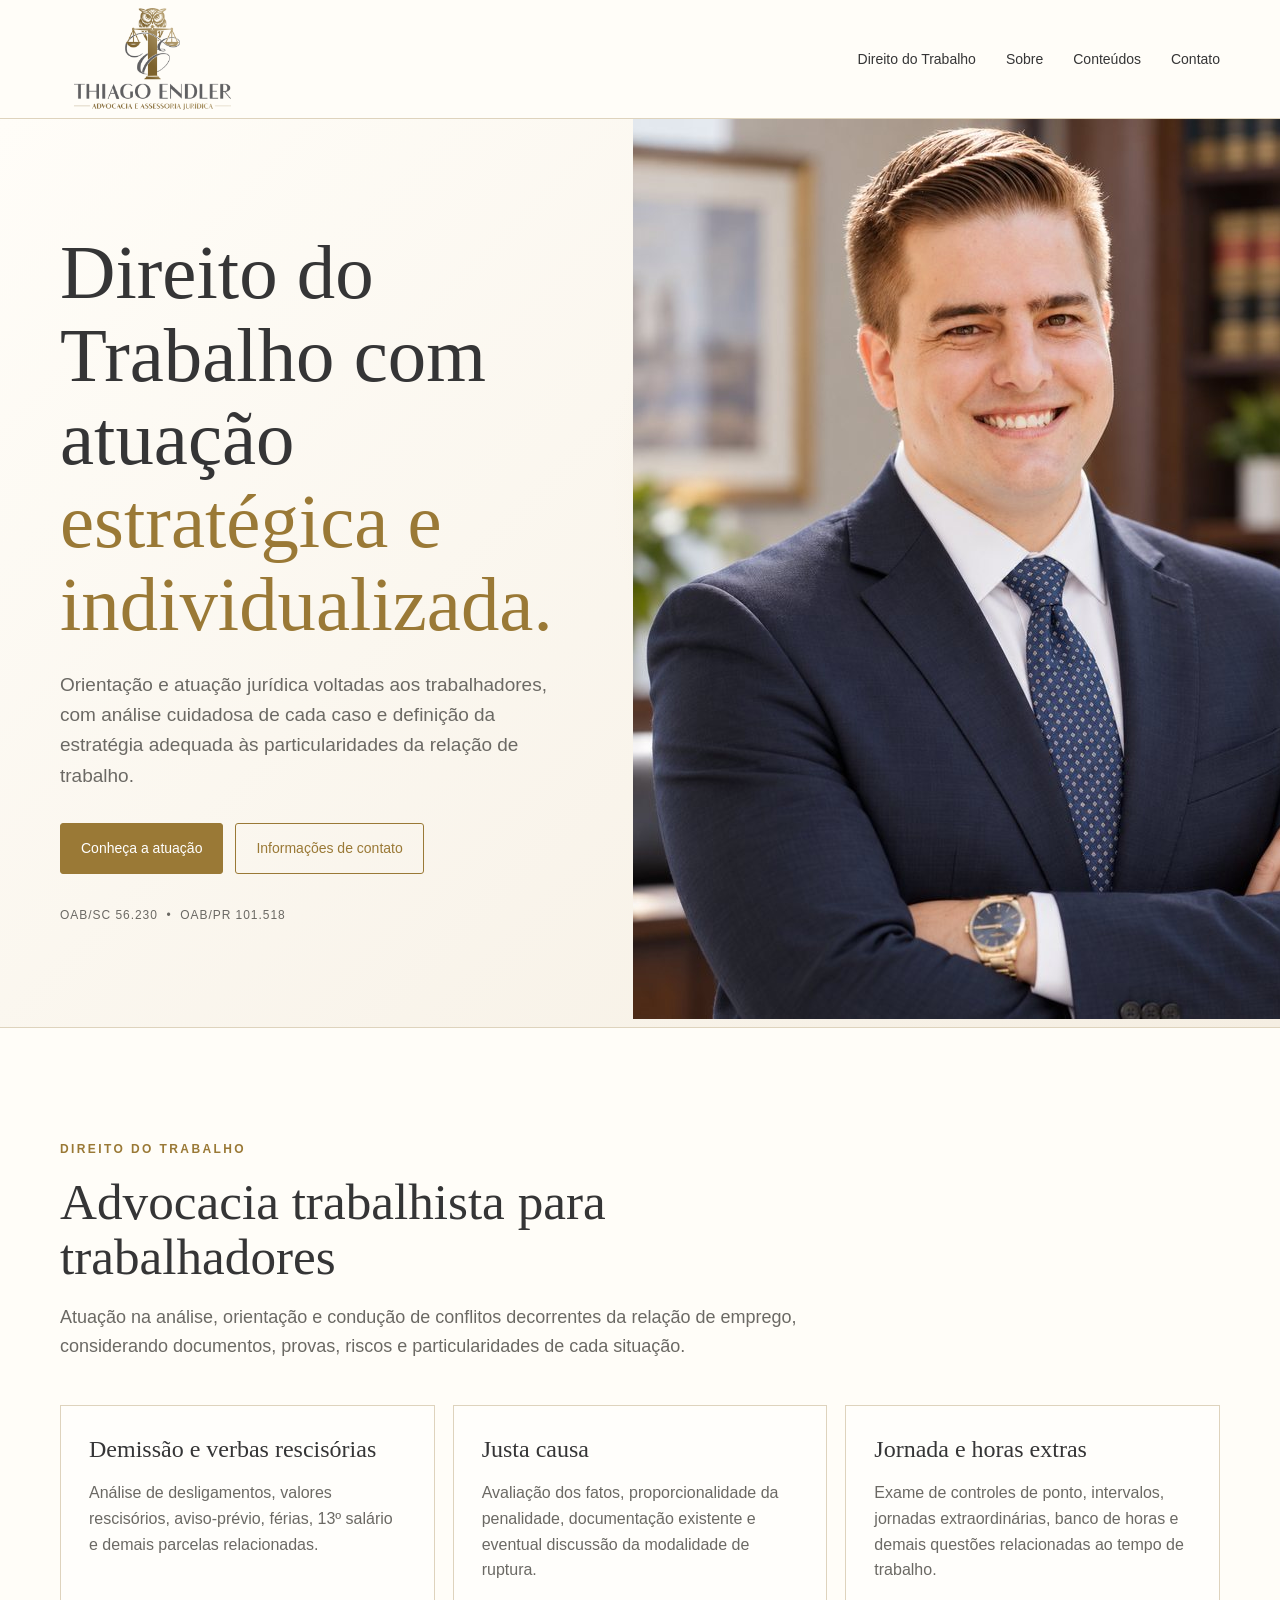
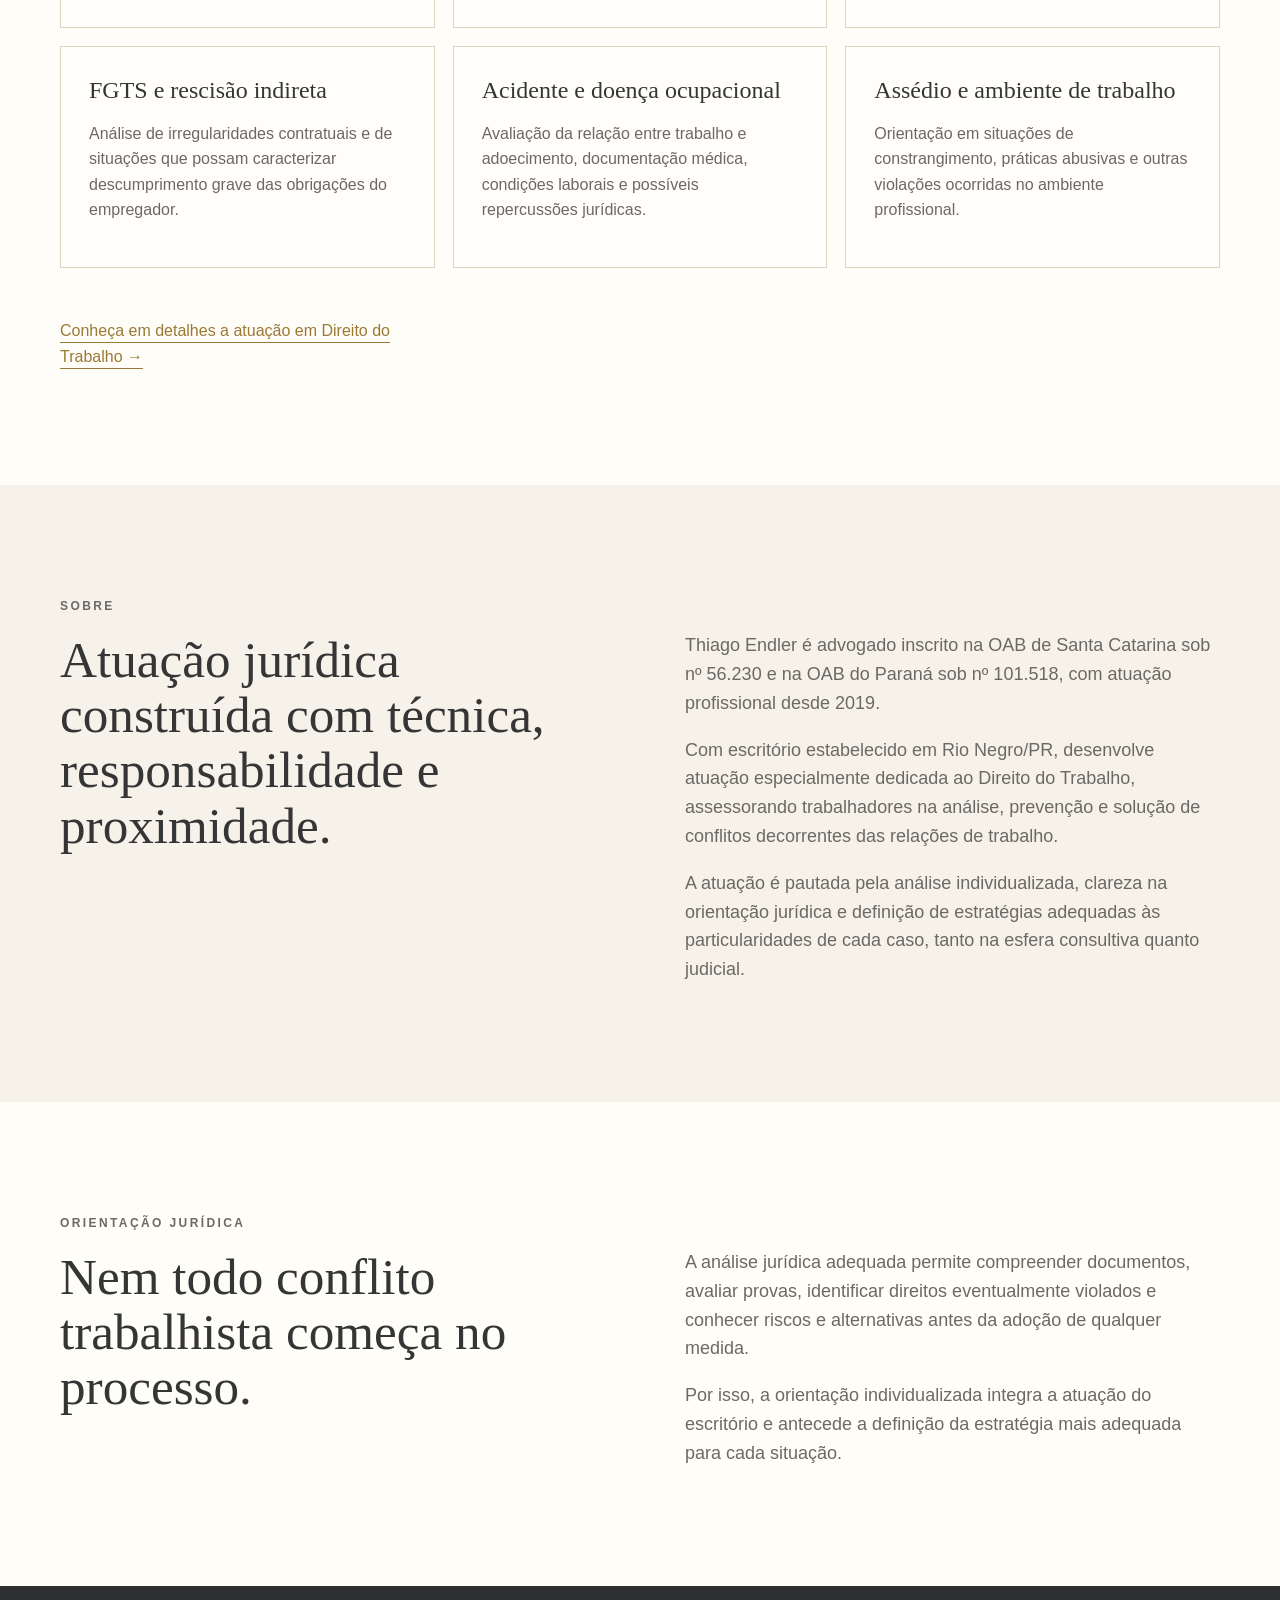
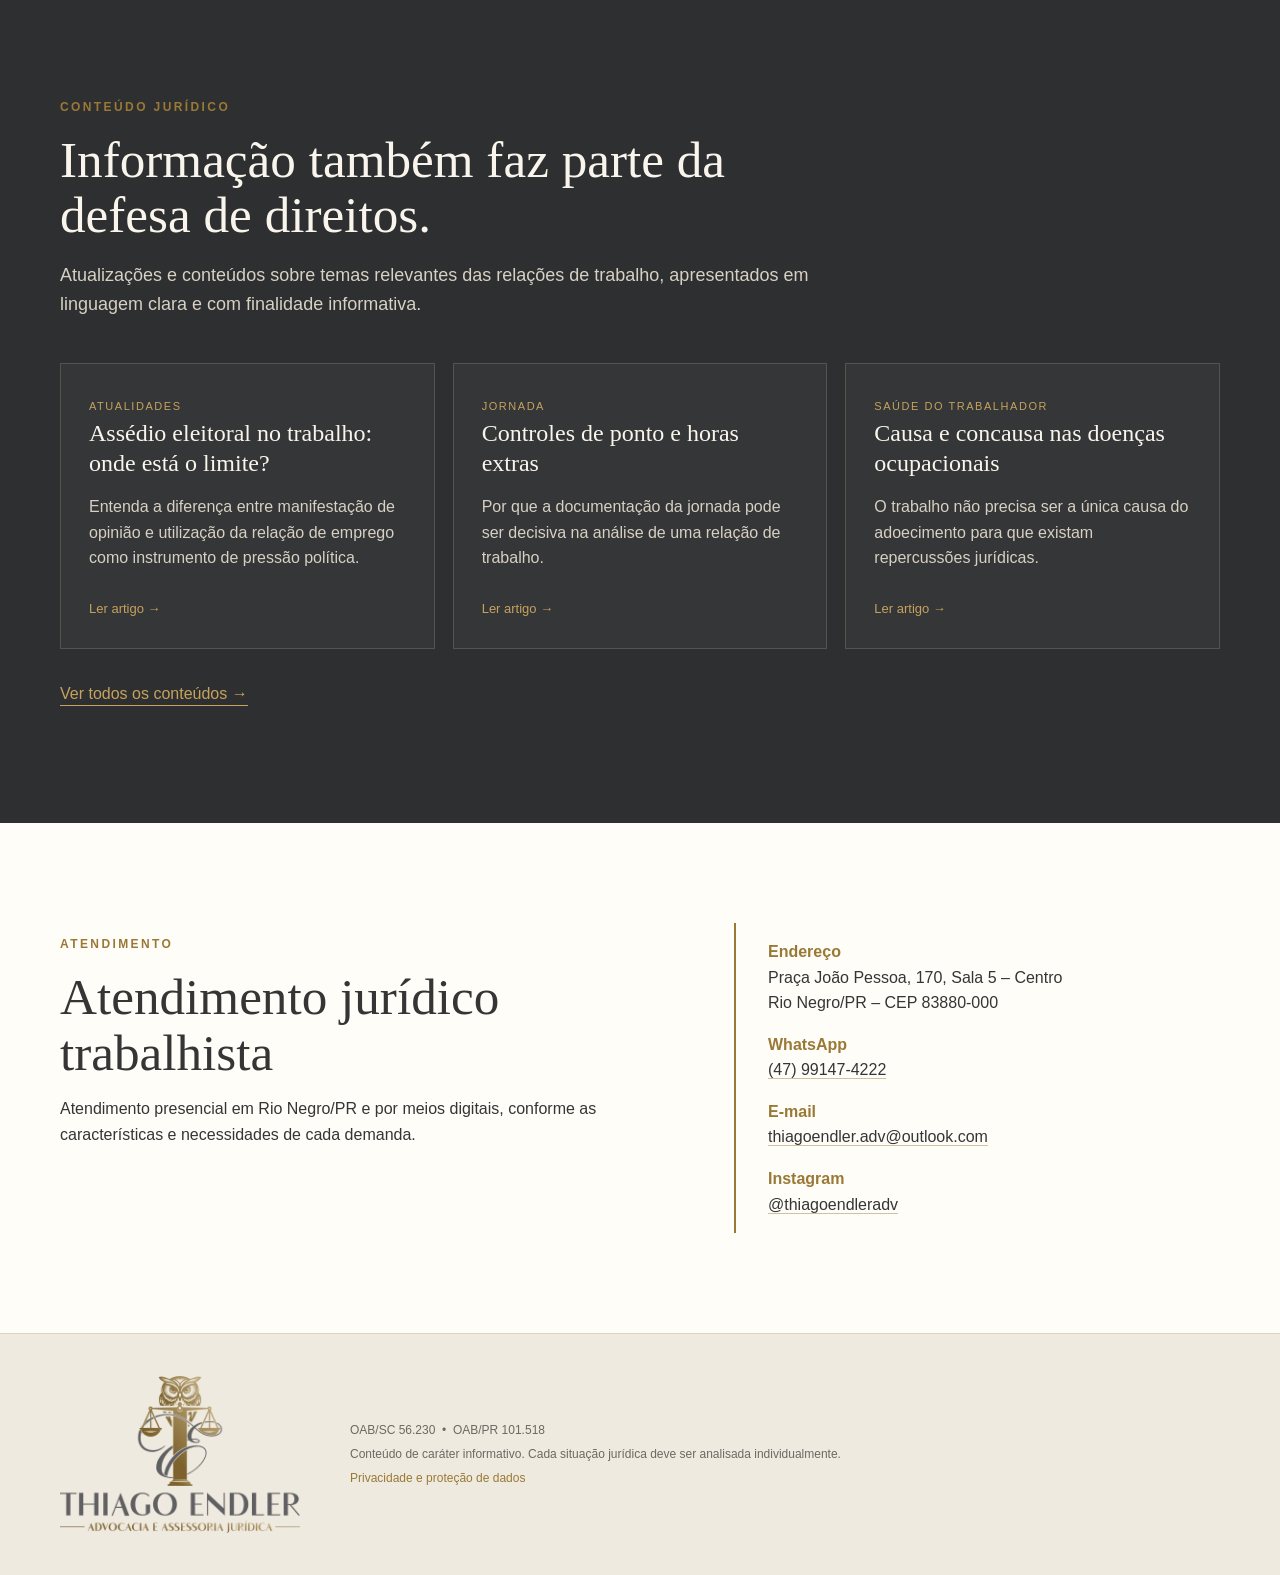
==== commit 90cc4c5e: "Atualiza Home com retrato corporativo" ====
--- a/index.html
+++ b/index.html
@@ -1,7 +1,7 @@
 <!doctype html><html lang="pt-BR"><head><meta charset="utf-8"><meta name="viewport" content="width=device-width,initial-scale=1"><title>Thiago Endler | Advocacia Trabalhista</title><meta name="description" content="Advocacia trabalhista voltada a trabalhadores. Atendimento em Rio Negro/PR e por meios digitais."><meta name="robots" content="index,follow,max-image-preview:large"><meta name="theme-color" content="#fffdf8"><meta property="og:locale" content="pt_BR"><meta property="og:type" content="website"><meta property="og:site_name" content="Thiago Endler Advocacia e Assessoria Jurídica"><meta property="og:title" content="Thiago Endler | Advocacia Trabalhista"><meta property="og:description" content="Advocacia trabalhista voltada a trabalhadores, com atendimento em Rio Negro/PR e por meios digitais."><link rel="canonical" href="https://thiagoendler.adv.br/"><meta property="og:url" content="https://thiagoendler.adv.br/"><meta property="og:image" content="https://thiagoendler.adv.br/assets/logo.png"><meta name="twitter:card" content="summary_large_image"><link rel="icon" href="assets/favicon.png"><link rel="stylesheet" href="styles.css"><script src="site.js" defer></script><script type="application/ld+json">{"@context":"https://schema.org","@type":"LegalService","url":"https://thiagoendler.adv.br/","name":"Thiago Endler Advocacia e Assessoria Jurídica","description":"Atuação jurídica especialmente dedicada ao Direito do Trabalho, com orientação e atuação voltadas a trabalhadores.","telephone":"+55 47 99147-4222","email":"thiagoendler.adv@outlook.com","address":{"@type":"PostalAddress","streetAddress":"Praça João Pessoa, 170, Sala 5, Centro","addressLocality":"Rio Negro","addressRegion":"PR","postalCode":"83880-000","addressCountry":"BR"},"areaServed":"Brasil","sameAs":["https://www.instagram.com/thiagoendleradv/"]}</script></head><body><a class="skip-link" href="#conteudo-principal">Pular para o conteúdo</a>
 <header class="header"><div class="container nav"><a href="#inicio"><img src="assets/logo.png" class="logo" alt="Thiago Endler Advocacia e Assessoria Jurídica" width="2000" height="1304"></a><button class="menu-toggle" type="button" aria-expanded="false" aria-controls="site-menu" aria-label="Abrir menu">Menu</button><nav id="site-menu"><a href="trabalho.html">Direito do Trabalho</a><a href="#sobre">Sobre</a><a href="conteudos.html">Conteúdos</a><a href="#contato">Contato</a></nav></div></header>
-<main id="inicio" id="conteudo-principal">
-<section class="hero"><div class="container hero-grid"><div><h1>Direito do Trabalho com atuação <em>estratégica e individualizada.</em></h1><p class="lead">Orientação e atuação jurídica voltadas aos trabalhadores, com análise cuidadosa de cada caso e definição da estratégia adequada às particularidades da relação de trabalho.</p><div class="actions"><a class="btn primary" href="#atuacao">Conheça a atuação</a><a class="btn" href="#contato">Informações de contato</a></div><p class="oab">OAB/SC 56.230 &nbsp;•&nbsp; OAB/PR 101.518</p></div><div class="brand-art"><img src="assets/favicon.png" alt="Símbolo do escritório"><span>THIAGO ENDLER</span><small>ADVOCACIA E ASSESSORIA JURÍDICA</small></div></div></section>
+<main id="conteudo-principal">
+<section id="inicio" class="hero"><div class="container hero-grid"><div><h1>Direito do Trabalho com atuação <em>estratégica e individualizada.</em></h1><p class="lead">Orientação e atuação jurídica voltadas aos trabalhadores, com análise cuidadosa de cada caso e definição da estratégia adequada às particularidades da relação de trabalho.</p><div class="actions"><a class="btn primary" href="#atuacao">Conheça a atuação</a><a class="btn" href="#contato">Informações de contato</a></div><p class="oab">OAB/SC 56.230 &nbsp;•&nbsp; OAB/PR 101.518</p></div><div class="hero-portrait"><div class="hero-portrait-frame"><img src="thiago-home-corporativo.jpg" alt="Retrato institucional de Thiago Endler" width="720" height="900"></div></div></div></section>
 <section id="atuacao" class="section"><div class="container"><p class="eyebrow">DIREITO DO TRABALHO</p><h2>Advocacia trabalhista para trabalhadores</h2><p class="intro">Atuação na análise, orientação e condução de conflitos decorrentes da relação de emprego, considerando documentos, provas, riscos e particularidades de cada situação.</p><div class="cards"><article><h3><a class="card-title-link" href="demissao-verbas-rescisorias.html">Demissão e verbas rescisórias</a></h3><p>Análise de desligamentos, valores rescisórios, aviso-prévio, férias, 13º salário e demais parcelas relacionadas.</p></article><article><h3><a class="card-title-link" href="justa-causa.html">Justa causa</a></h3><p>Avaliação dos fatos, proporcionalidade da penalidade, documentação existente e eventual discussão da modalidade de ruptura.</p></article><article><h3><a class="card-title-link" href="horas-extras.html">Jornada e horas extras</a></h3><p>Exame de controles de ponto, intervalos, jornadas extraordinárias, banco de horas e demais questões relacionadas ao tempo de trabalho.</p></article><article><h3><a class="card-title-link" href="rescisao-indireta.html">FGTS e rescisão indireta</a></h3><p>Análise de irregularidades contratuais e de situações que possam caracterizar descumprimento grave das obrigações do empregador.</p></article><article><h3><a class="card-title-link" href="doenca-ocupacional.html">Acidente e doença ocupacional</a></h3><p>Avaliação da relação entre trabalho e adoecimento, documentação médica, condições laborais e possíveis repercussões jurídicas.</p></article><article><h3><a class="card-title-link" href="assedio-ambiente-trabalho.html">Assédio e ambiente de trabalho</a></h3><p>Orientação em situações de constrangimento, práticas abusivas e outras violações ocorridas no ambiente profissional.</p></article><p class="section-link"><a href="trabalho.html">Conheça em detalhes a atuação em Direito do Trabalho →</a></p></div></div></section>
 <section id="sobre" class="section soft"><div class="container split"><div><p class="eyebrow">SOBRE</p><h2>Atuação jurídica construída com técnica, responsabilidade e proximidade.</h2></div><div><p>Thiago Endler é advogado inscrito na OAB de Santa Catarina sob nº 56.230 e na OAB do Paraná sob nº 101.518, com atuação profissional desde 2019.</p><p>Com escritório estabelecido em Rio Negro/PR, desenvolve atuação especialmente dedicada ao Direito do Trabalho, assessorando trabalhadores na análise, prevenção e solução de conflitos decorrentes das relações de trabalho.</p><p>A atuação é pautada pela análise individualizada, clareza na orientação jurídica e definição de estratégias adequadas às particularidades de cada caso, tanto na esfera consultiva quanto judicial.</p></div></div></section>
 <section class="section"><div class="container split"><div><p class="eyebrow">ORIENTAÇÃO JURÍDICA</p><h2>Nem todo conflito trabalhista começa no processo.</h2></div><div><p>A análise jurídica adequada permite compreender documentos, avaliar provas, identificar direitos eventualmente violados e conhecer riscos e alternativas antes da adoção de qualquer medida.</p><p>Por isso, a orientação individualizada integra a atuação do escritório e antecede a definição da estratégia mais adequada para cada situação.</p></div></div></section>
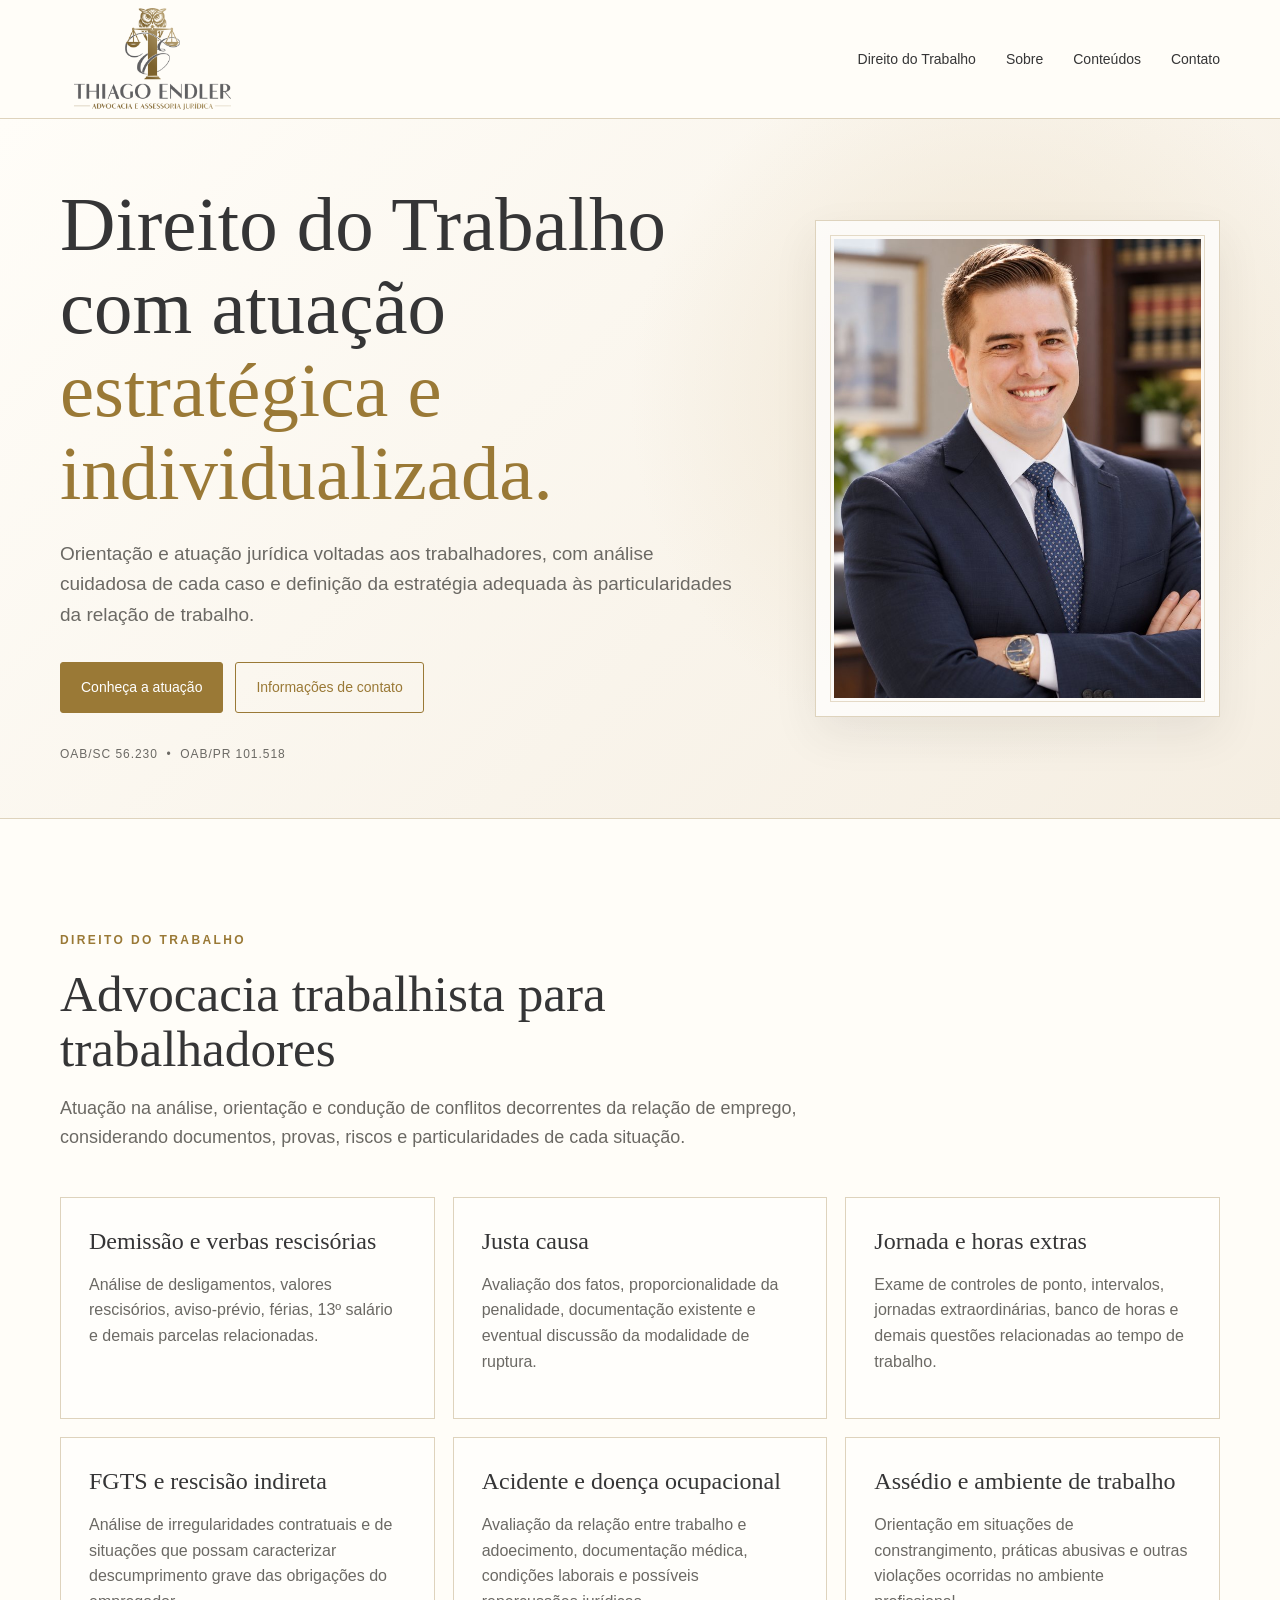
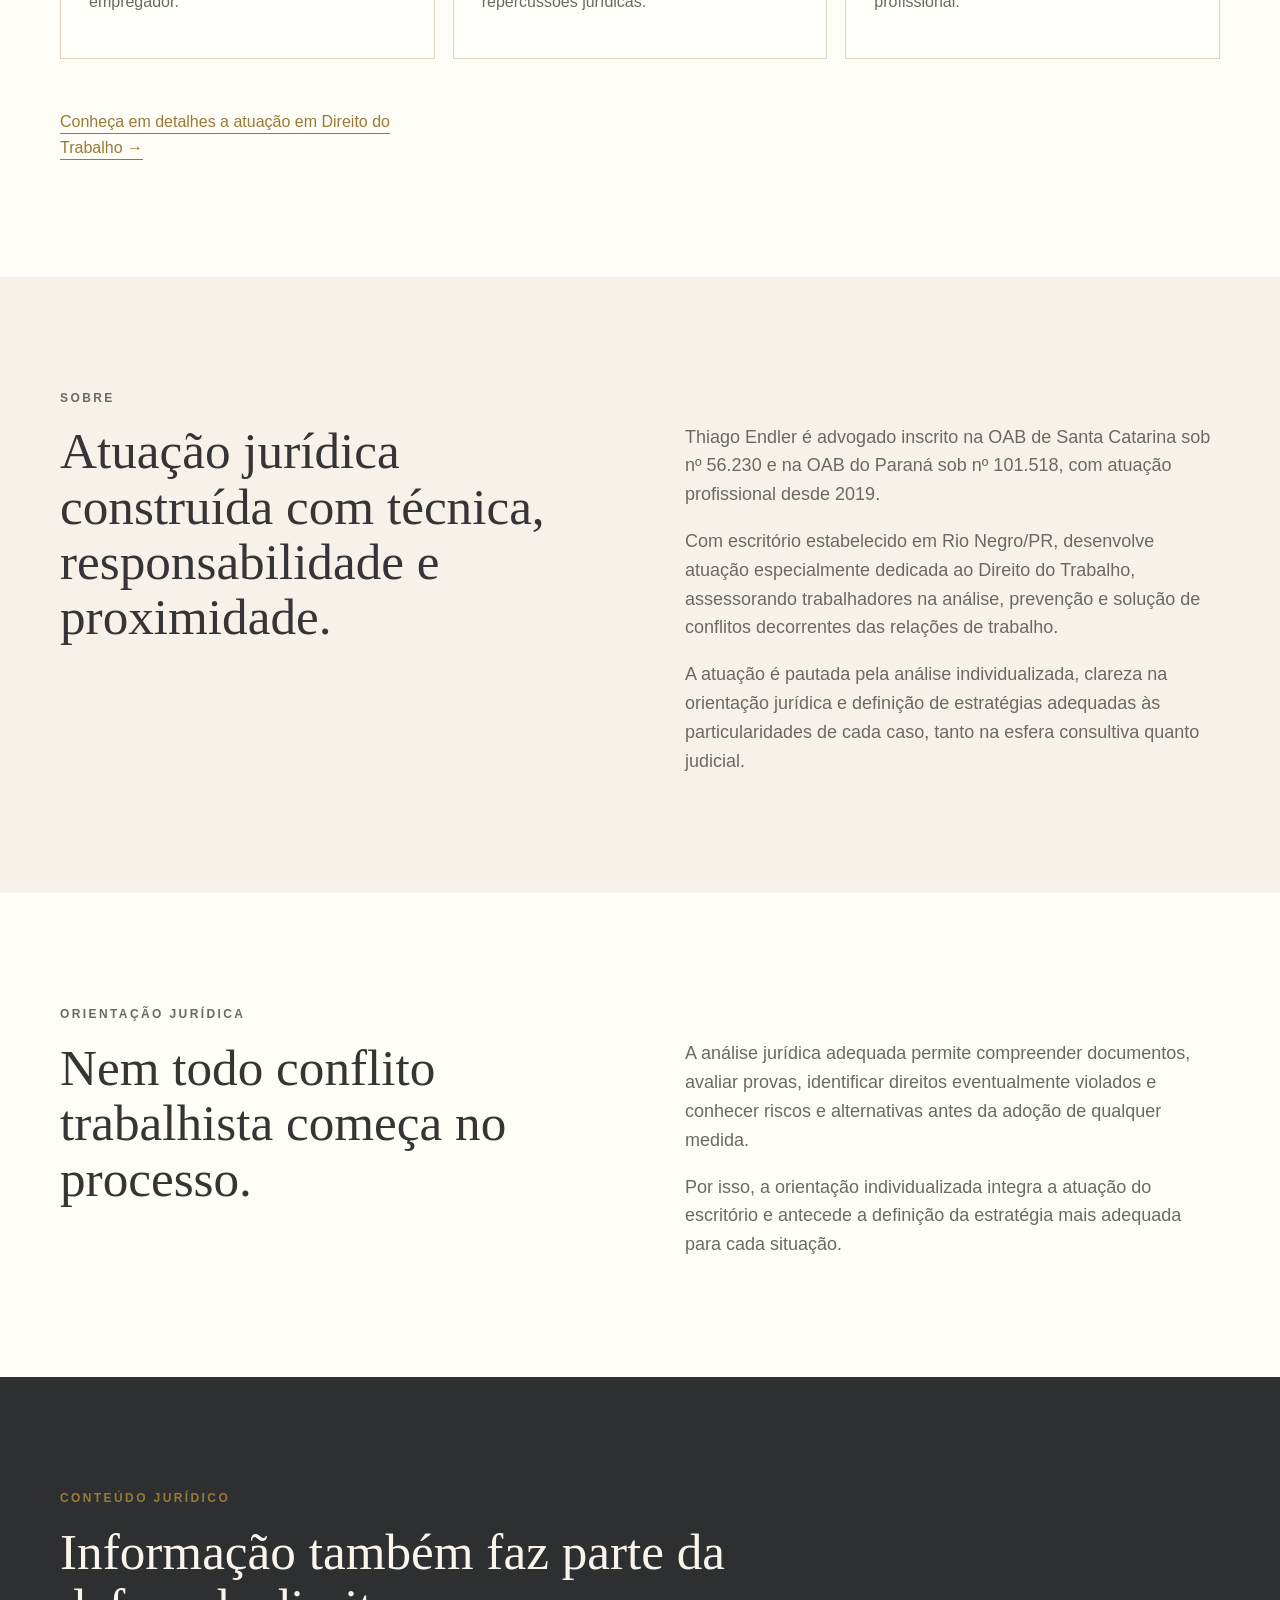
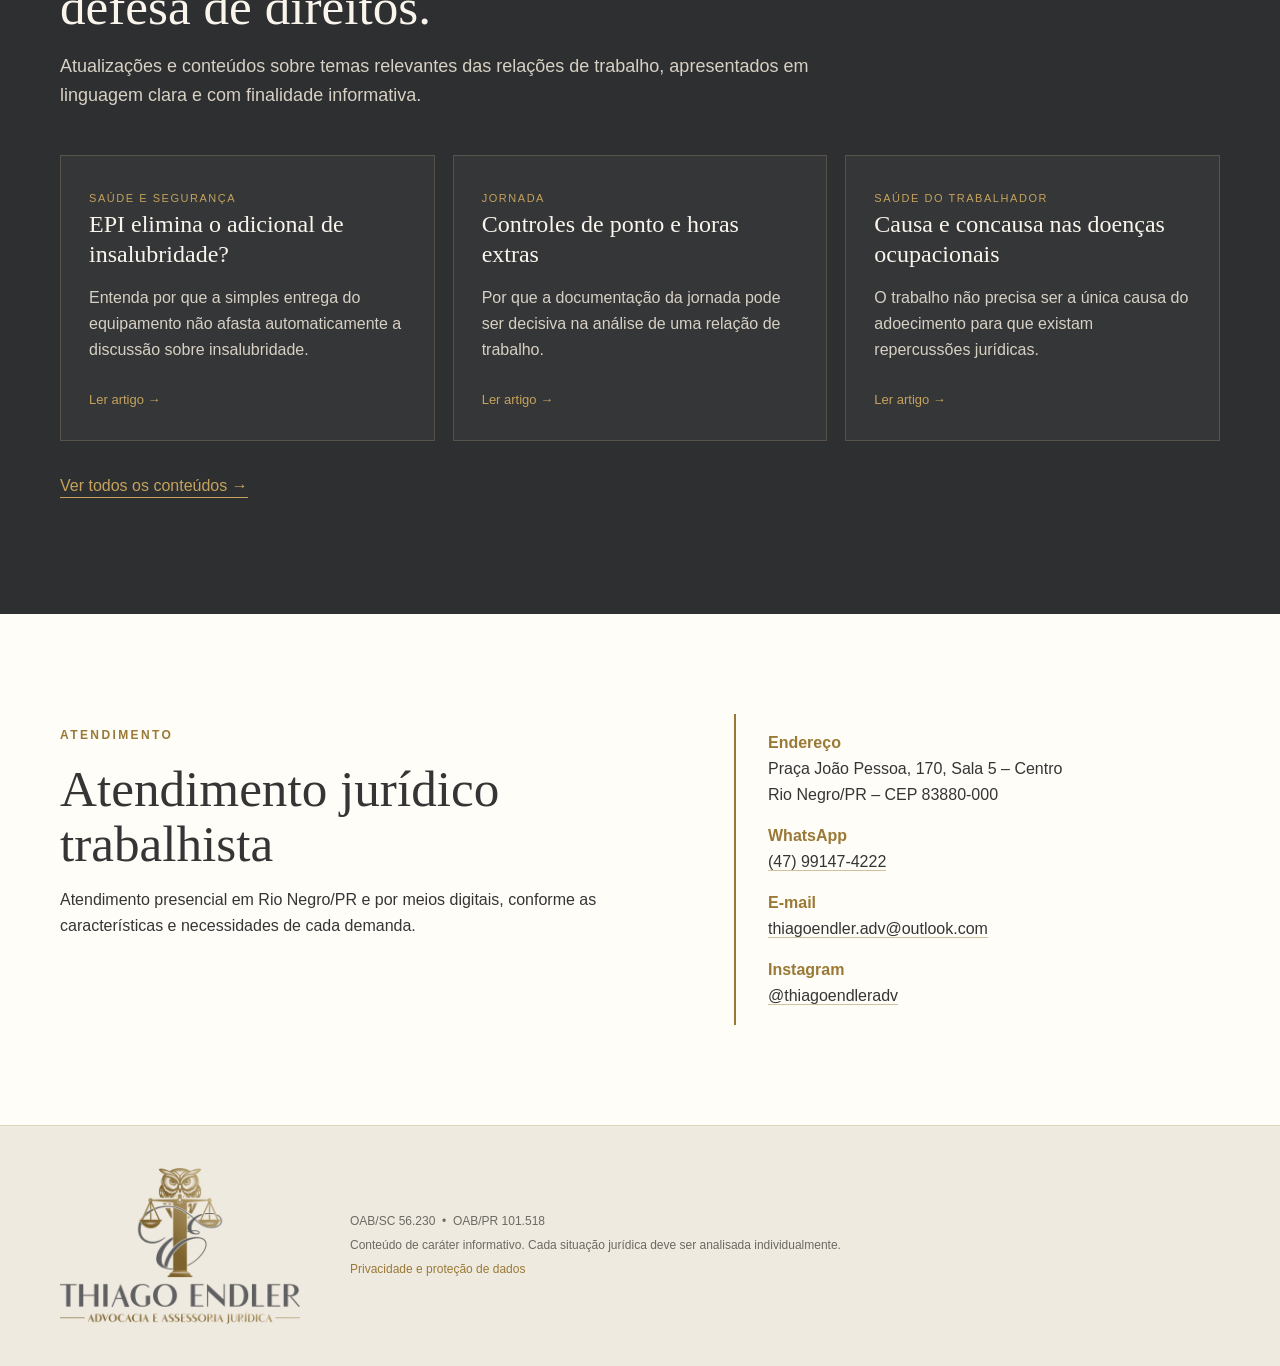
==== commit e59cb2c7: "Destaca artigo sobre EPI na Home" ====
--- a/index.html
+++ b/index.html
@@ -5,7 +5,7 @@
 <section id="atuacao" class="section"><div class="container"><p class="eyebrow">DIREITO DO TRABALHO</p><h2>Advocacia trabalhista para trabalhadores</h2><p class="intro">Atuação na análise, orientação e condução de conflitos decorrentes da relação de emprego, considerando documentos, provas, riscos e particularidades de cada situação.</p><div class="cards"><article><h3><a class="card-title-link" href="demissao-verbas-rescisorias.html">Demissão e verbas rescisórias</a></h3><p>Análise de desligamentos, valores rescisórios, aviso-prévio, férias, 13º salário e demais parcelas relacionadas.</p></article><article><h3><a class="card-title-link" href="justa-causa.html">Justa causa</a></h3><p>Avaliação dos fatos, proporcionalidade da penalidade, documentação existente e eventual discussão da modalidade de ruptura.</p></article><article><h3><a class="card-title-link" href="horas-extras.html">Jornada e horas extras</a></h3><p>Exame de controles de ponto, intervalos, jornadas extraordinárias, banco de horas e demais questões relacionadas ao tempo de trabalho.</p></article><article><h3><a class="card-title-link" href="rescisao-indireta.html">FGTS e rescisão indireta</a></h3><p>Análise de irregularidades contratuais e de situações que possam caracterizar descumprimento grave das obrigações do empregador.</p></article><article><h3><a class="card-title-link" href="doenca-ocupacional.html">Acidente e doença ocupacional</a></h3><p>Avaliação da relação entre trabalho e adoecimento, documentação médica, condições laborais e possíveis repercussões jurídicas.</p></article><article><h3><a class="card-title-link" href="assedio-ambiente-trabalho.html">Assédio e ambiente de trabalho</a></h3><p>Orientação em situações de constrangimento, práticas abusivas e outras violações ocorridas no ambiente profissional.</p></article><p class="section-link"><a href="trabalho.html">Conheça em detalhes a atuação em Direito do Trabalho →</a></p></div></div></section>
 <section id="sobre" class="section soft"><div class="container split"><div><p class="eyebrow">SOBRE</p><h2>Atuação jurídica construída com técnica, responsabilidade e proximidade.</h2></div><div><p>Thiago Endler é advogado inscrito na OAB de Santa Catarina sob nº 56.230 e na OAB do Paraná sob nº 101.518, com atuação profissional desde 2019.</p><p>Com escritório estabelecido em Rio Negro/PR, desenvolve atuação especialmente dedicada ao Direito do Trabalho, assessorando trabalhadores na análise, prevenção e solução de conflitos decorrentes das relações de trabalho.</p><p>A atuação é pautada pela análise individualizada, clareza na orientação jurídica e definição de estratégias adequadas às particularidades de cada caso, tanto na esfera consultiva quanto judicial.</p></div></div></section>
 <section class="section"><div class="container split"><div><p class="eyebrow">ORIENTAÇÃO JURÍDICA</p><h2>Nem todo conflito trabalhista começa no processo.</h2></div><div><p>A análise jurídica adequada permite compreender documentos, avaliar provas, identificar direitos eventualmente violados e conhecer riscos e alternativas antes da adoção de qualquer medida.</p><p>Por isso, a orientação individualizada integra a atuação do escritório e antecede a definição da estratégia mais adequada para cada situação.</p></div></div></section>
-<section id="conteudos" class="section dark"><div class="container"><p class="eyebrow">CONTEÚDO JURÍDICO</p><h2>Informação também faz parte da defesa de direitos.</h2><p class="intro">Atualizações e conteúdos sobre temas relevantes das relações de trabalho, apresentados em linguagem clara e com finalidade informativa.</p><div class="articles"><article><span>ATUALIDADES</span><h3><a class="article-title-link" href="artigo-assedio-eleitoral.html">Assédio eleitoral no trabalho: onde está o limite?</a></h3><p>Entenda a diferença entre manifestação de opinião e utilização da relação de emprego como instrumento de pressão política.</p><a class="read-more" href="artigo-assedio-eleitoral.html">Ler artigo →</a></article><article><span>JORNADA</span><h3><a class="article-title-link" href="artigo-controle-ponto-horas-extras.html">Controles de ponto e horas extras</a></h3><p>Por que a documentação da jornada pode ser decisiva na análise de uma relação de trabalho.</p><a class="read-more" href="artigo-controle-ponto-horas-extras.html">Ler artigo →</a></article><article><span>SAÚDE DO TRABALHADOR</span><h3><a class="article-title-link" href="artigo-concausa-doenca-ocupacional.html">Causa e concausa nas doenças ocupacionais</a></h3><p>O trabalho não precisa ser a única causa do adoecimento para que existam repercussões jurídicas.</p><a class="read-more" href="artigo-concausa-doenca-ocupacional.html">Ler artigo →</a></article></div><p class="section-link dark-link"><a href="conteudos.html">Ver todos os conteúdos →</a></p></div></section>
+<section id="conteudos" class="section dark"><div class="container"><p class="eyebrow">CONTEÚDO JURÍDICO</p><h2>Informação também faz parte da defesa de direitos.</h2><p class="intro">Atualizações e conteúdos sobre temas relevantes das relações de trabalho, apresentados em linguagem clara e com finalidade informativa.</p><div class="articles"><article><span>SAÚDE E SEGURANÇA</span><h3><a class="article-title-link" href="artigo-epi-insalubridade.html">EPI elimina o adicional de insalubridade?</a></h3><p>Entenda por que a simples entrega do equipamento não afasta automaticamente a discussão sobre insalubridade.</p><a class="read-more" href="artigo-epi-insalubridade.html">Ler artigo →</a></article><article><span>JORNADA</span><h3><a class="article-title-link" href="artigo-controle-ponto-horas-extras.html">Controles de ponto e horas extras</a></h3><p>Por que a documentação da jornada pode ser decisiva na análise de uma relação de trabalho.</p><a class="read-more" href="artigo-controle-ponto-horas-extras.html">Ler artigo →</a></article><article><span>SAÚDE DO TRABALHADOR</span><h3><a class="article-title-link" href="artigo-concausa-doenca-ocupacional.html">Causa e concausa nas doenças ocupacionais</a></h3><p>O trabalho não precisa ser a única causa do adoecimento para que existam repercussões jurídicas.</p><a class="read-more" href="artigo-concausa-doenca-ocupacional.html">Ler artigo →</a></article></div><p class="section-link dark-link"><a href="conteudos.html">Ver todos os conteúdos →</a></p></div></section>
 <section id="contato" class="section"><div class="container contact"><div><p class="eyebrow">ATENDIMENTO</p><h2>Atendimento jurídico trabalhista</h2><p>Atendimento presencial em Rio Negro/PR e por meios digitais, conforme as características e necessidades de cada demanda.</p></div><div class="contact-box"><p><strong>Endereço</strong><br>Praça João Pessoa, 170, Sala 5 – Centro<br>Rio Negro/PR – CEP 83880-000</p><p><strong>WhatsApp</strong><br><a class="contact-link" href="https://wa.me/5547991474222" target="_blank" rel="noopener noreferrer">(47) 99147-4222</a></p><p><strong>E-mail</strong><br><a class="contact-link" href="mailto:thiagoendler.adv@outlook.com">thiagoendler.adv@outlook.com</a></p><p><strong>Instagram</strong><br><a class="contact-link" href="https://www.instagram.com/thiagoendleradv/" target="_blank" rel="noopener noreferrer">@thiagoendleradv</a></p></div></div></section>
 </main><footer><div class="container footer"><img src="assets/logo.png" alt="Thiago Endler" width="2000" height="1304" loading="lazy"><div><p>OAB/SC 56.230 &nbsp;•&nbsp; OAB/PR 101.518</p><p>Conteúdo de caráter informativo. Cada situação jurídica deve ser analisada individualmente.</p><p><a class="footer-link" href="privacidade.html">Privacidade e proteção de dados</a></p></div></div></footer>
 </body></html>
--- a/styles.css
+++ b/styles.css
@@ -1,4 +1,4 @@
-:root{--cream:#f7f2e9;--paper:#fffdf8;--gold:#9a7936;--gold2:#c5a25d;--char:#353536;--muted:#6b6964;--line:#ded3bd;--dark:#2e2f30}*{box-sizing:border-box}html{scroll-behavior:smooth}body{margin:0;background:var(--paper);color:var(--char);font-family:Arial,Helvetica,sans-serif;line-height:1.6}.container{width:min(1160px,calc(100% - 40px));margin:auto}.header{position:sticky;top:0;z-index:10;background:rgba(255,253,248,.94);backdrop-filter:blur(10px);border-bottom:1px solid var(--line)}.nav{height:118px;display:flex;align-items:center;justify-content:space-between}.logo{width:185px;max-height:102px;height:auto;object-fit:contain;display:block}.nav nav{display:flex;gap:30px}.nav a{color:var(--char);text-decoration:none;font-size:14px}.hero{min-height:700px;display:flex;align-items:center;background:radial-gradient(circle at 78% 40%,#eee3cf 0,transparent 34%),linear-gradient(135deg,#fffdf8 0,#f5eee2 100%);border-bottom:1px solid var(--line)}.hero-grid{display:grid;grid-template-columns:1.25fr .75fr;gap:80px;align-items:center}.eyebrow{font-size:12px;letter-spacing:.2em;color:var(--gold);font-weight:700}.hero h1,h2{font-family:Georgia,'Times New Roman',serif;font-weight:400;line-height:1.08;margin:.3em 0}.hero h1{font-size:clamp(48px,6vw,78px);max-width:850px}.hero h1 em{color:var(--gold);font-style:normal}.lead{font-size:19px;color:var(--muted);max-width:720px}.actions{display:flex;gap:12px;margin:32px 0}.btn{display:inline-block;padding:13px 20px;border:1px solid var(--gold);border-radius:3px;color:var(--gold);text-decoration:none;font-size:14px}.btn.primary{background:var(--gold);color:white}.oab{font-size:12px;letter-spacing:.08em;color:var(--muted)}.brand-art{min-height:430px;border:1px solid var(--line);display:flex;flex-direction:column;align-items:center;justify-content:center;background:rgba(255,255,255,.45);position:relative}.brand-art:before{content:"";position:absolute;inset:18px;border:1px solid rgba(154,121,54,.3)}.brand-art img{width:210px;opacity:.9}.brand-art span{font-family:Georgia,serif;font-size:28px;letter-spacing:.08em;margin-top:20px}.brand-art small{color:var(--gold);letter-spacing:.12em}.section{padding:100px 0}.soft{background:var(--cream)}h2{font-size:clamp(38px,4vw,58px);max-width:800px}.intro{max-width:780px;color:var(--muted);font-size:18px}.cards{display:grid;grid-template-columns:repeat(3,1fr);gap:18px;margin-top:45px}.cards article,.articles article{border:1px solid var(--line);padding:28px;min-height:210px;background:rgba(255,255,255,.5)}h3{font-family:Georgia,serif;font-size:24px;font-weight:400;line-height:1.25;margin:0 0 12px}.cards p,.split p,.articles p{color:var(--muted)}.split{display:grid;grid-template-columns:1fr 1fr;gap:90px;align-items:start}.split>div:last-child{padding-top:28px;font-size:18px}.dark{background:var(--dark);color:#f9f5ed}.dark .intro,.dark .articles p{color:#d7d0c4}.articles{display:grid;grid-template-columns:repeat(3,1fr);gap:18px;margin-top:45px}.articles article{border-color:#57534c;background:#353637}.articles span{font-size:11px;letter-spacing:.14em;color:var(--gold2)}.contact{display:grid;grid-template-columns:1.1fr .9fr;gap:80px}.contact-box{border-left:2px solid var(--gold);padding-left:32px}.contact-box strong{color:var(--gold)}footer{background:#efeadf;border-top:1px solid var(--line);padding:42px 0}.footer{display:flex;align-items:center;gap:50px}.footer img{width:240px;height:auto}.footer p{margin:5px 0;color:var(--muted);font-size:12px}@media(max-width:820px){.nav{height:92px}.logo{width:145px;max-height:82px}.nav nav{display:none}.hero{min-height:auto;padding:90px 0}.hero-grid,.split,.contact{grid-template-columns:1fr;gap:45px}.brand-art{min-height:340px}.cards,.articles{grid-template-columns:1fr}.section{padding:72px 0}.hero h1{font-size:48px}.actions{flex-direction:column;align-items:flex-start}.footer{flex-direction:column;align-items:flex-start}.footer img{width:210px;height:auto}}
+:root{--cream:#f7f2e9;--paper:#fffdf8;--gold:#9a7936;--gold2:#c5a25d;--char:#353536;--muted:#6b6964;--line:#ded3bd;--dark:#2e2f30}*{box-sizing:border-box}html{scroll-behavior:smooth}body{margin:0;background:var(--paper);color:var(--char);font-family:Arial,Helvetica,sans-serif;line-height:1.6}.container{width:min(1160px,calc(100% - 40px));margin:auto}.header{position:sticky;top:0;z-index:10;background:rgba(255,253,248,.94);backdrop-filter:blur(10px);border-bottom:1px solid var(--line)}.nav{height:118px;display:flex;align-items:center;justify-content:space-between}.logo{width:185px;max-height:102px;height:auto;object-fit:contain;display:block}.nav nav{display:flex;gap:30px}.nav a{color:var(--char);text-decoration:none;font-size:14px}.hero{min-height:700px;display:flex;align-items:center;background:radial-gradient(circle at 78% 40%,#eee3cf 0,transparent 34%),linear-gradient(135deg,#fffdf8 0,#f5eee2 100%);border-bottom:1px solid var(--line)}.hero-grid{display:grid;grid-template-columns:1.25fr .75fr;gap:80px;align-items:center}.eyebrow{font-size:12px;letter-spacing:.2em;color:var(--gold);font-weight:700}.hero h1,h2{font-family:Georgia,'Times New Roman',serif;font-weight:400;line-height:1.08;margin:.3em 0}.hero h1{font-size:clamp(48px,6vw,78px);max-width:850px}.hero h1 em{color:var(--gold);font-style:normal}.lead{font-size:19px;color:var(--muted);max-width:720px}.actions{display:flex;gap:12px;margin:32px 0}.btn{display:inline-block;padding:13px 20px;border:1px solid var(--gold);border-radius:3px;color:var(--gold);text-decoration:none;font-size:14px}.btn.primary{background:var(--gold);color:white}.oab{font-size:12px;letter-spacing:.08em;color:var(--muted)}.hero-portrait{display:flex;justify-content:center}.hero-portrait-frame{position:relative;width:min(100%,430px);background:rgba(255,255,255,.72);border:1px solid var(--line);padding:18px;box-shadow:0 18px 42px rgba(53,53,54,.08)}.hero-portrait-frame:before{content:"";position:absolute;inset:14px;border:1px solid rgba(154,121,54,.25);pointer-events:none}.hero-portrait-frame img{display:block;width:100%;height:auto;aspect-ratio:4/5;object-fit:cover}.section{padding:100px 0}.soft{background:var(--cream)}h2{font-size:clamp(38px,4vw,58px);max-width:800px}.intro{max-width:780px;color:var(--muted);font-size:18px}.cards{display:grid;grid-template-columns:repeat(3,1fr);gap:18px;margin-top:45px}.cards article,.articles article{border:1px solid var(--line);padding:28px;min-height:210px;background:rgba(255,255,255,.5)}h3{font-family:Georgia,serif;font-size:24px;font-weight:400;line-height:1.25;margin:0 0 12px}.cards p,.split p,.articles p{color:var(--muted)}.split{display:grid;grid-template-columns:1fr 1fr;gap:90px;align-items:start}.split>div:last-child{padding-top:28px;font-size:18px}.dark{background:var(--dark);color:#f9f5ed}.dark .intro,.dark .articles p{color:#d7d0c4}.articles{display:grid;grid-template-columns:repeat(3,1fr);gap:18px;margin-top:45px}.articles article{border-color:#57534c;background:#353637}.articles span{font-size:11px;letter-spacing:.14em;color:var(--gold2)}.contact{display:grid;grid-template-columns:1.1fr .9fr;gap:80px}.contact-box{border-left:2px solid var(--gold);padding-left:32px}.contact-box strong{color:var(--gold)}footer{background:#efeadf;border-top:1px solid var(--line);padding:42px 0}.footer{display:flex;align-items:center;gap:50px}.footer img{width:240px;height:auto}.footer p{margin:5px 0;color:var(--muted);font-size:12px}@media(max-width:820px){.nav{height:92px}.logo{width:145px;max-height:82px}.nav nav{display:none}.hero{min-height:auto;padding:90px 0}.hero-grid,.split,.contact{grid-template-columns:1fr;gap:45px}.hero-portrait-frame{width:min(100%,360px)}.cards,.articles{grid-template-columns:1fr}.section{padding:72px 0}.hero h1{font-size:48px}.actions{flex-direction:column;align-items:flex-start}.footer{flex-direction:column;align-items:flex-start}.footer img{width:210px;height:auto}}
 
 .nav a.active{color:var(--gold);font-weight:700}.section-link{margin-top:32px}.section-link a{color:var(--gold);text-decoration:none;border-bottom:1px solid var(--gold);padding-bottom:3px}.page-hero{padding:105px 0 90px;background:radial-gradient(circle at 82% 40%,#eee3cf 0,transparent 30%),linear-gradient(135deg,#fffdf8 0,#f5eee2 100%);border-bottom:1px solid var(--line)}.page-hero-grid{display:grid;grid-template-columns:1.25fr .55fr;gap:90px;align-items:center}.page-hero h1{font-family:Georgia,'Times New Roman',serif;font-weight:400;font-size:clamp(46px,5.6vw,72px);line-height:1.06;margin:.2em 0 .35em;max-width:850px}.symbol-panel{border:1px solid var(--line);min-height:390px;display:flex;flex-direction:column;align-items:center;justify-content:center;padding:40px;text-align:center;background:rgba(255,255,255,.45);position:relative}.symbol-panel:before{content:"";position:absolute;inset:16px;border:1px solid rgba(154,121,54,.25)}.symbol-panel img{width:190px;position:relative}.symbol-panel p{position:relative;color:var(--muted);max-width:250px;margin-top:24px}.note{font-size:14px!important;border-left:2px solid var(--gold);padding-left:16px;color:var(--muted)!important;margin-top:28px}.service-list{margin-top:48px;border-top:1px solid var(--line)}.service-list article{display:grid;grid-template-columns:80px 1fr;gap:25px;padding:36px 0;border-bottom:1px solid var(--line)}.service-list article>span{font-family:Georgia,serif;font-size:28px;color:var(--gold)}.service-list h3{font-size:30px}.service-list p{color:var(--muted);max-width:900px;font-size:17px}.service-list a{font-size:13px;color:var(--gold);text-decoration:none}.evidence{background:#fbf8f1}.evidence-grid{display:grid;grid-template-columns:repeat(4,1fr);gap:16px;margin-top:40px}.evidence-grid>div{border-top:2px solid var(--gold);padding:22px 10px 10px 0}.evidence-grid strong{font-family:Georgia,serif;font-size:20px;font-weight:400}.evidence-grid p{color:var(--muted);font-size:14px}.dark .contact-box.light{border-left-color:var(--gold2)}.dark .contact-box.light p{color:#d7d0c4}.dark .contact-box.light strong{color:var(--gold2)}
 @media(max-width:820px){.page-hero{padding:70px 0}.page-hero-grid{grid-template-columns:1fr;gap:40px}.symbol-panel{min-height:310px}.service-list article{grid-template-columns:48px 1fr;gap:14px}.service-list h3{font-size:26px}.evidence-grid{grid-template-columns:1fr 1fr}}@media(max-width:520px){.evidence-grid{grid-template-columns:1fr}}
